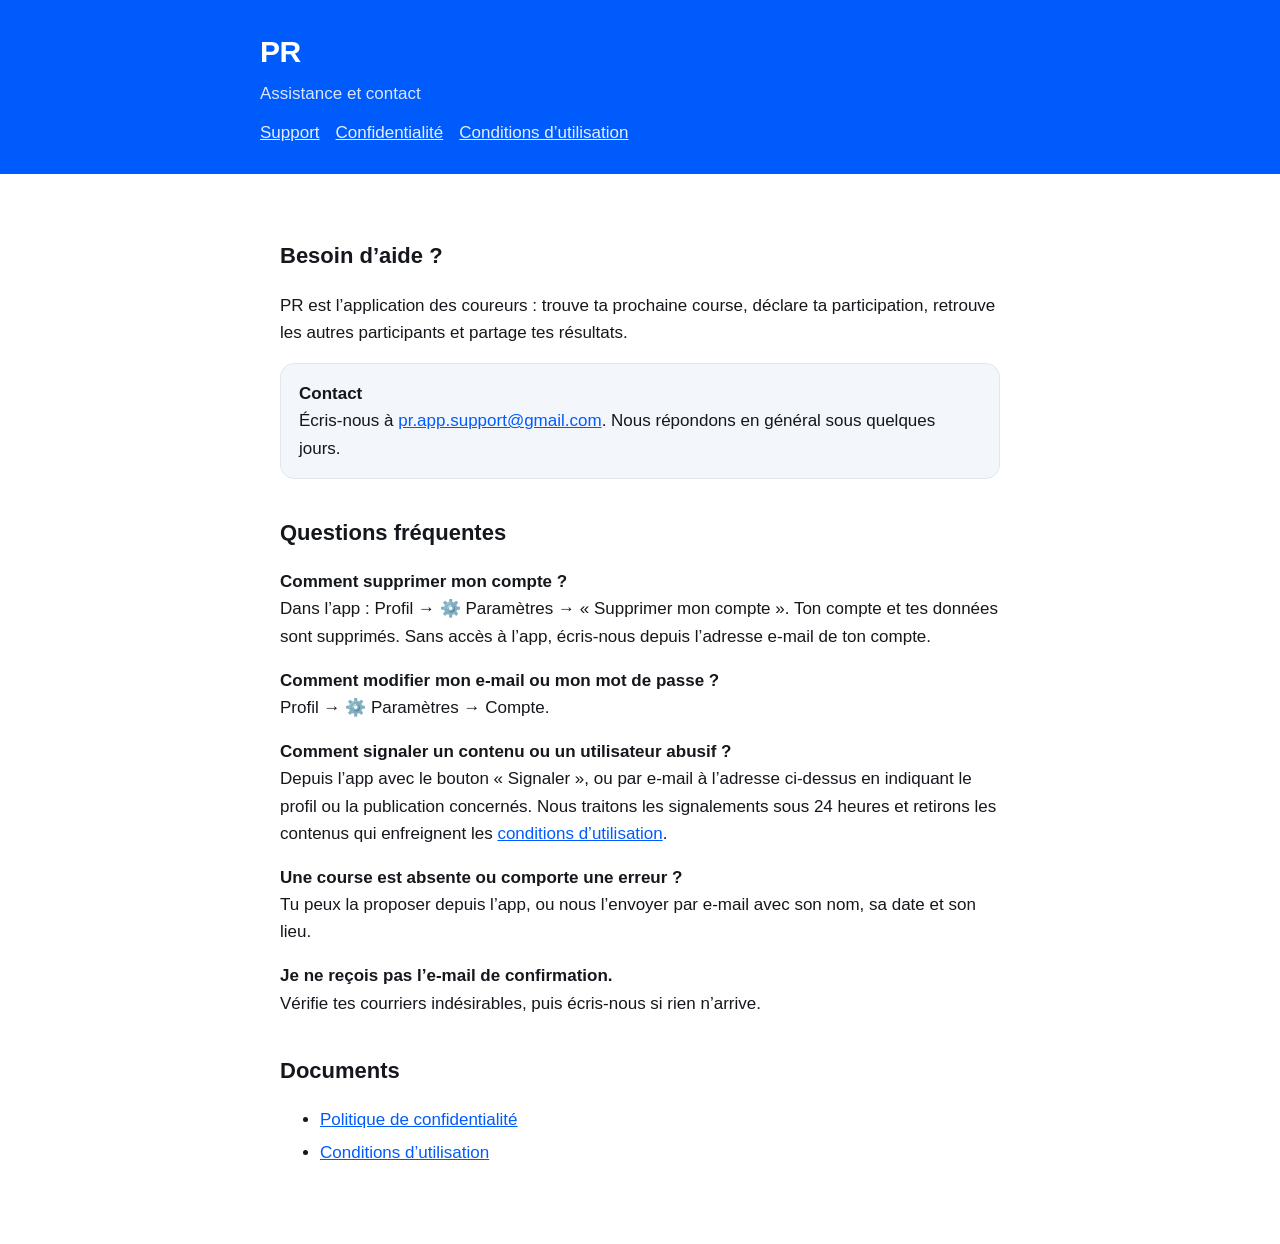
==== index.html @ 50560151 "Pages de support, confidentialité et conditions d'utilisation" ====
<!doctype html><html lang="fr"><head><meta charset="utf-8"><meta name="viewport" content="width=device-width,initial-scale=1"><title>Support — PR</title><link rel="stylesheet" href="style.css"></head><body><header><div><h1>PR</h1><p>Assistance et contact</p><nav><a href="index.html">Support</a><a href="confidentialite.html">Confidentialité</a><a href="conditions.html">Conditions d’utilisation</a></nav></div></header><main>
<h2>Besoin d’aide ?</h2>
<p>PR est l’application des coureurs : trouve ta prochaine course, déclare ta participation, retrouve les autres participants et partage tes résultats.</p>
<div class="card"><strong>Contact</strong><br>Écris-nous à <a href="mailto:pr.app.support@gmail.com">pr.app.support@gmail.com</a>. Nous répondons en général sous quelques jours.</div>

<h2>Questions fréquentes</h2>
<p><strong>Comment supprimer mon compte ?</strong><br>Dans l’app : Profil → ⚙️ Paramètres → « Supprimer mon compte ». Ton compte et tes données sont supprimés. Sans accès à l’app, écris-nous depuis l’adresse e-mail de ton compte.</p>
<p><strong>Comment modifier mon e-mail ou mon mot de passe ?</strong><br>Profil → ⚙️ Paramètres → Compte.</p>
<p><strong>Comment signaler un contenu ou un utilisateur abusif ?</strong><br>Depuis l’app avec le bouton « Signaler », ou par e-mail à l’adresse ci-dessus en indiquant le profil ou la publication concernés. Nous traitons les signalements sous 24 heures et retirons les contenus qui enfreignent les <a href="conditions.html">conditions d’utilisation</a>.</p>
<p><strong>Une course est absente ou comporte une erreur ?</strong><br>Tu peux la proposer depuis l’app, ou nous l’envoyer par e-mail avec son nom, sa date et son lieu.</p>
<p><strong>Je ne reçois pas l’e-mail de confirmation.</strong><br>Vérifie tes courriers indésirables, puis écris-nous si rien n’arrive.</p>

<h2>Documents</h2>
<ul><li><a href="confidentialite.html">Politique de confidentialité</a></li><li><a href="conditions.html">Conditions d’utilisation</a></li></ul>
</main></body></html>
---- style.css ----
:root{--bg:#fff;--fg:#14171c;--muted:#5a6270;--brand:#005BFD;--card:#f3f6fb;--line:#e1e6ee}
@media (prefers-color-scheme:dark){:root{--bg:#0d0f13;--fg:#eef1f6;--muted:#9aa4b2;--brand:#5b9bff;--card:#171b22;--line:#262c36}}
*{box-sizing:border-box}
body{margin:0;background:var(--bg);color:var(--fg);font:17px/1.6 -apple-system,BlinkMacSystemFont,"Segoe UI",Roboto,sans-serif}
header{background:#005BFD;color:#fff;padding:28px 20px}
header div,main{max-width:760px;margin:0 auto}
header h1{margin:0;font-size:30px;letter-spacing:-.5px}
header p{margin:4px 0 0;opacity:.85}
main{padding:28px 20px 60px}
h2{margin-top:36px;font-size:22px}
a{color:var(--brand)}
.card{background:var(--card);border:1px solid var(--line);border-radius:14px;padding:16px 18px;margin:14px 0}
nav{display:flex;gap:16px;flex-wrap:wrap;margin-top:12px}
nav a{color:#fff;opacity:.9}
.maj{color:var(--muted);font-size:14px}
li{margin:6px 0}
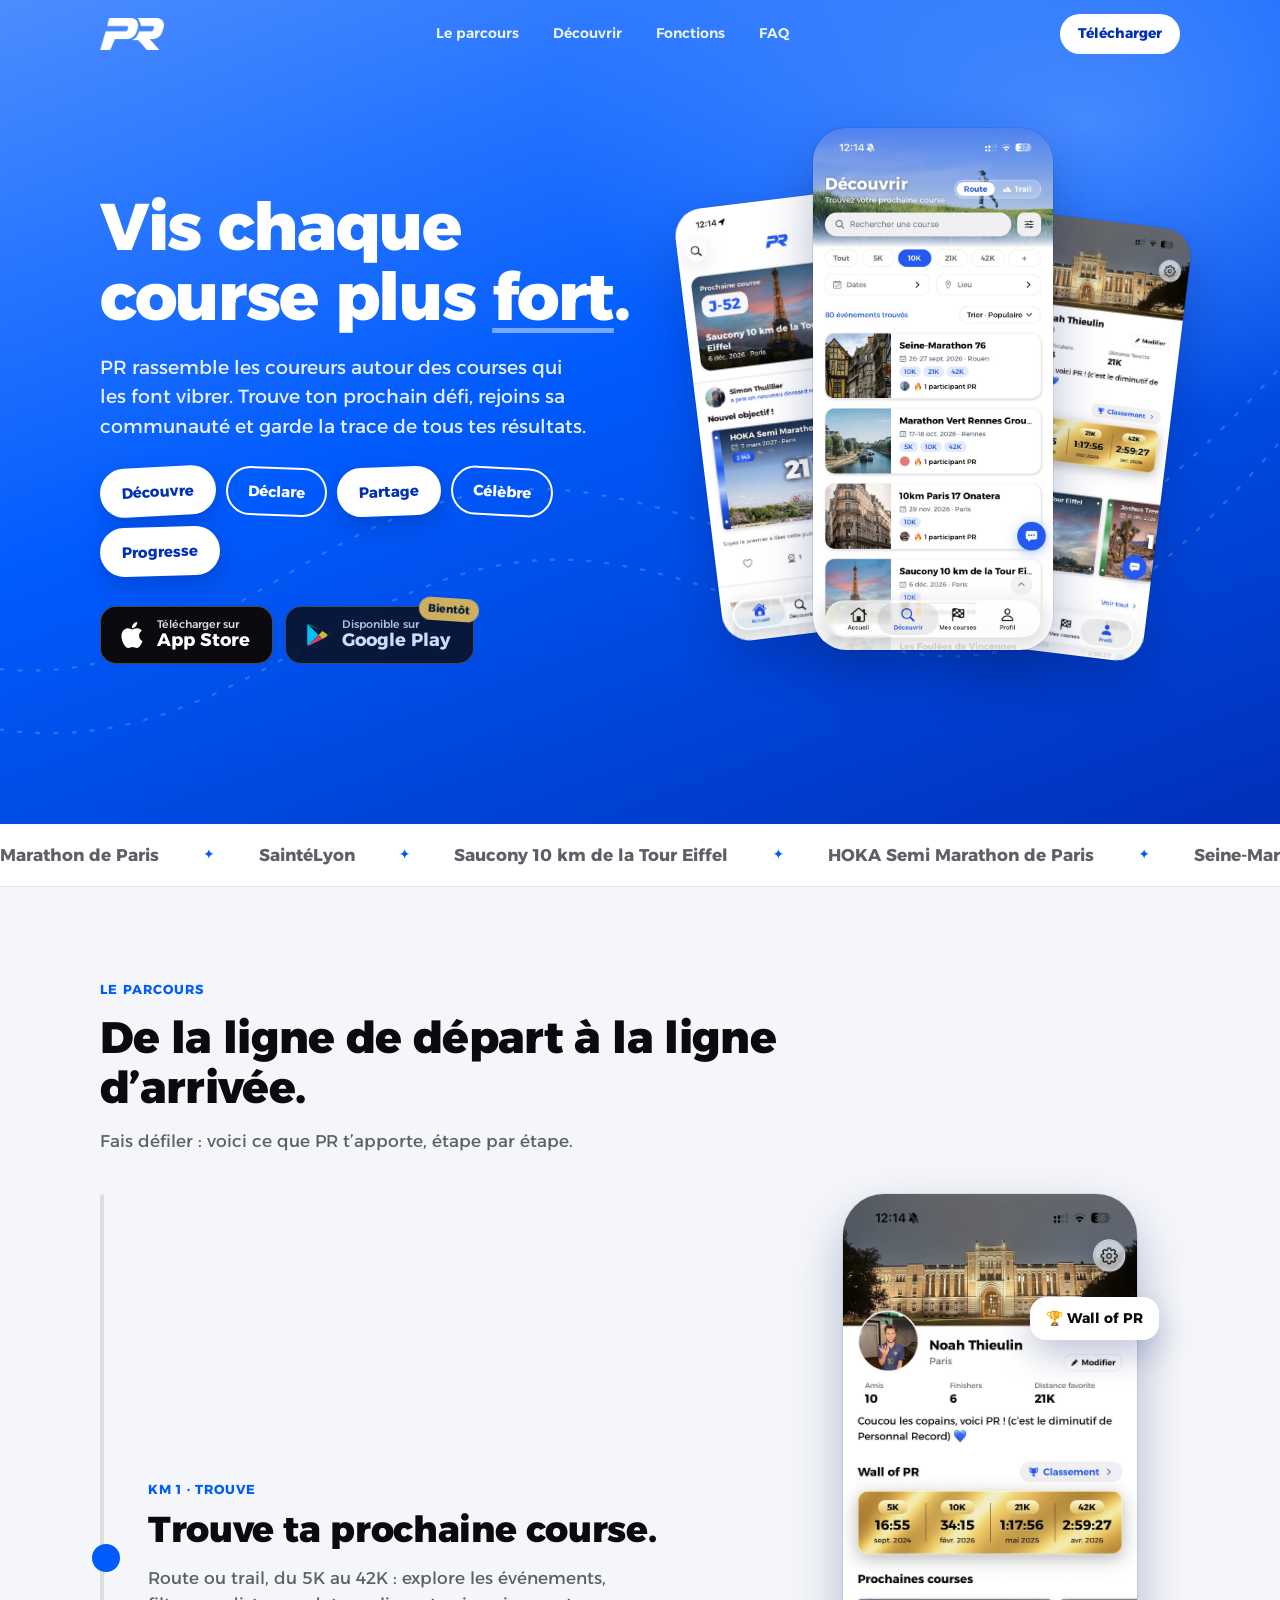
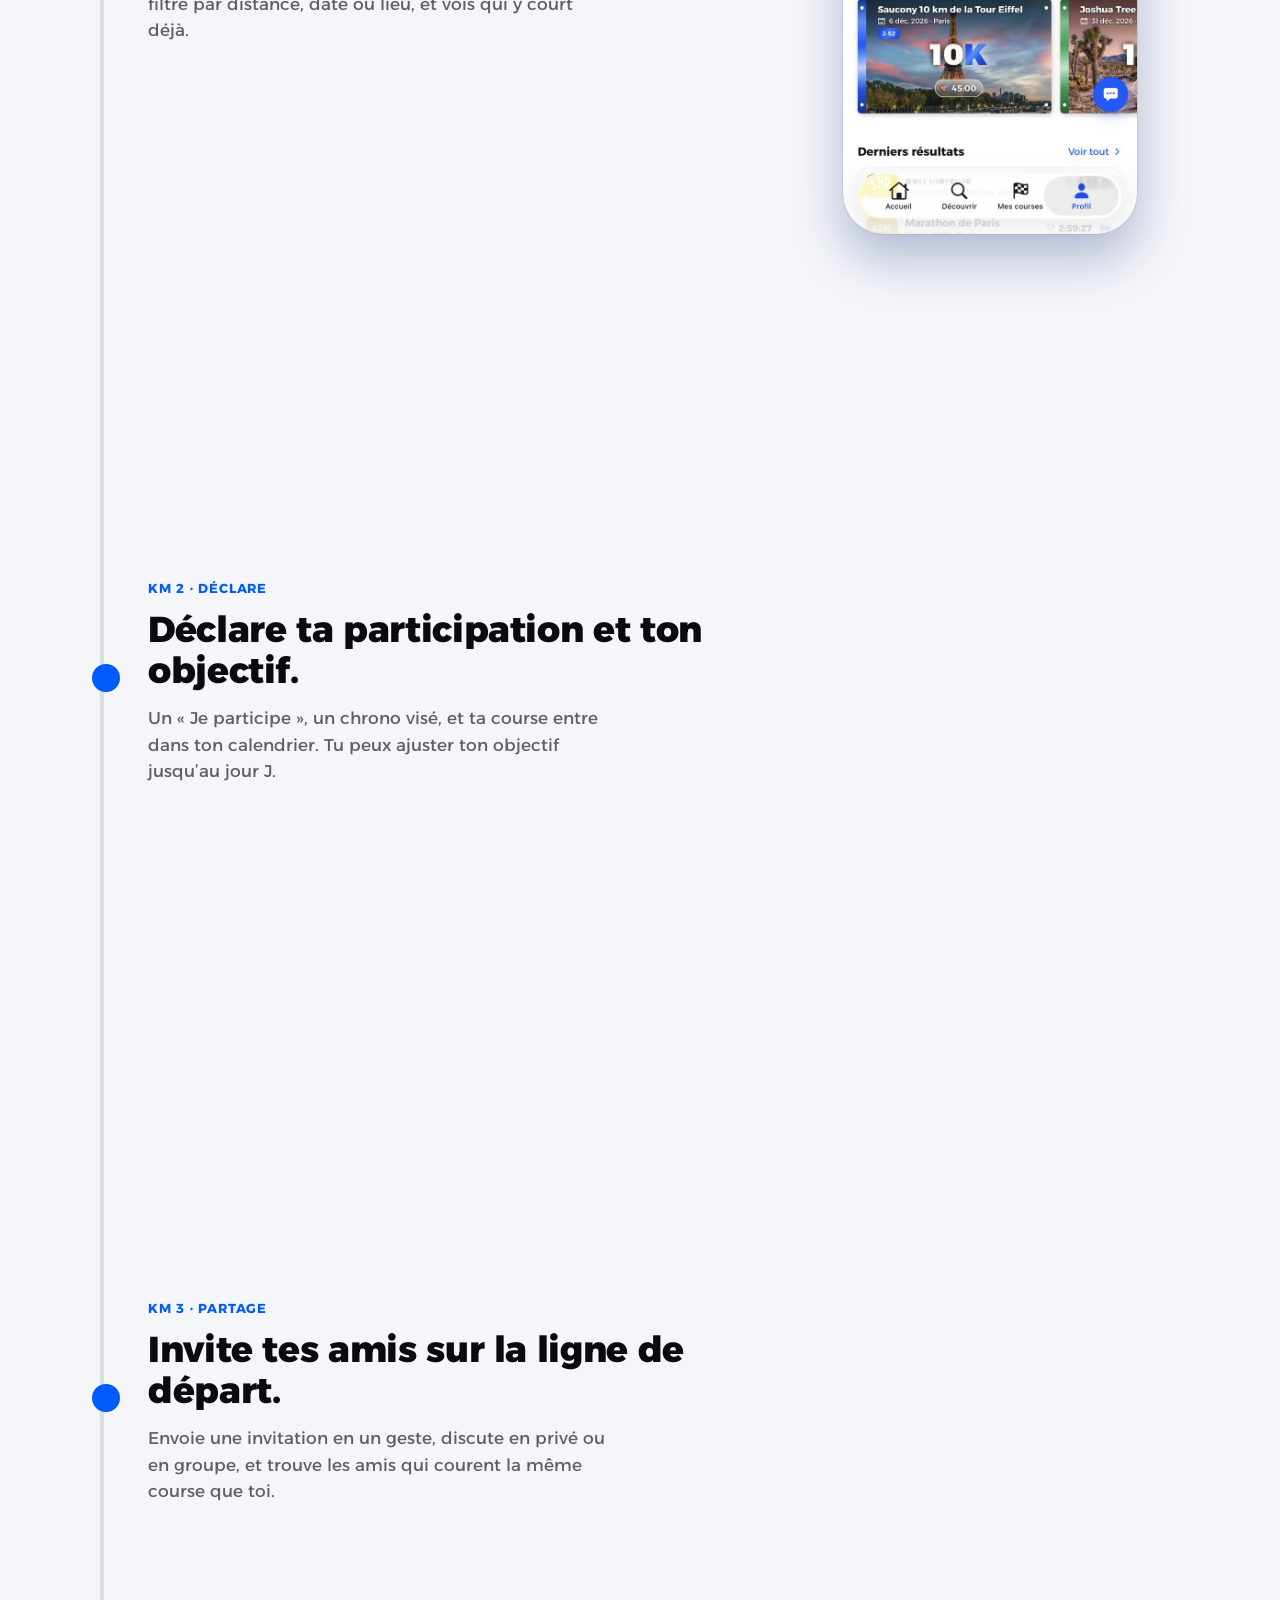
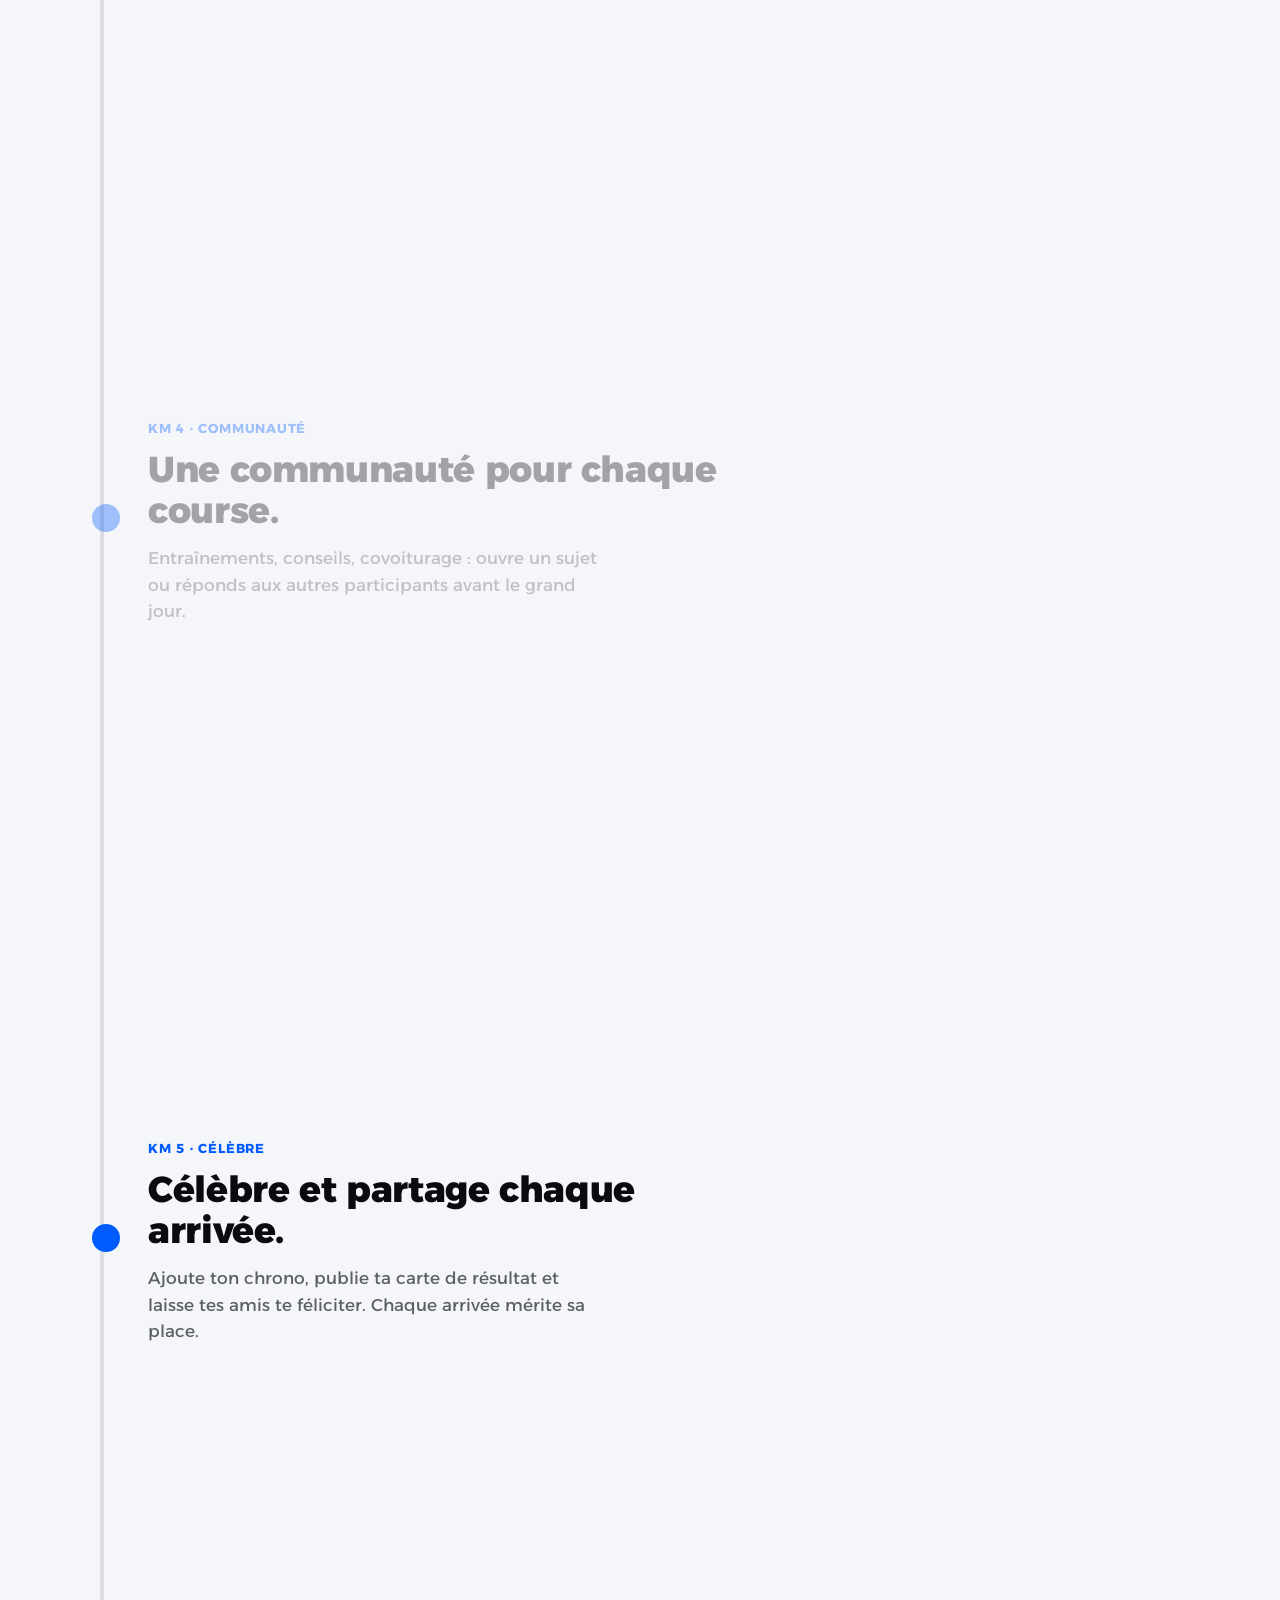
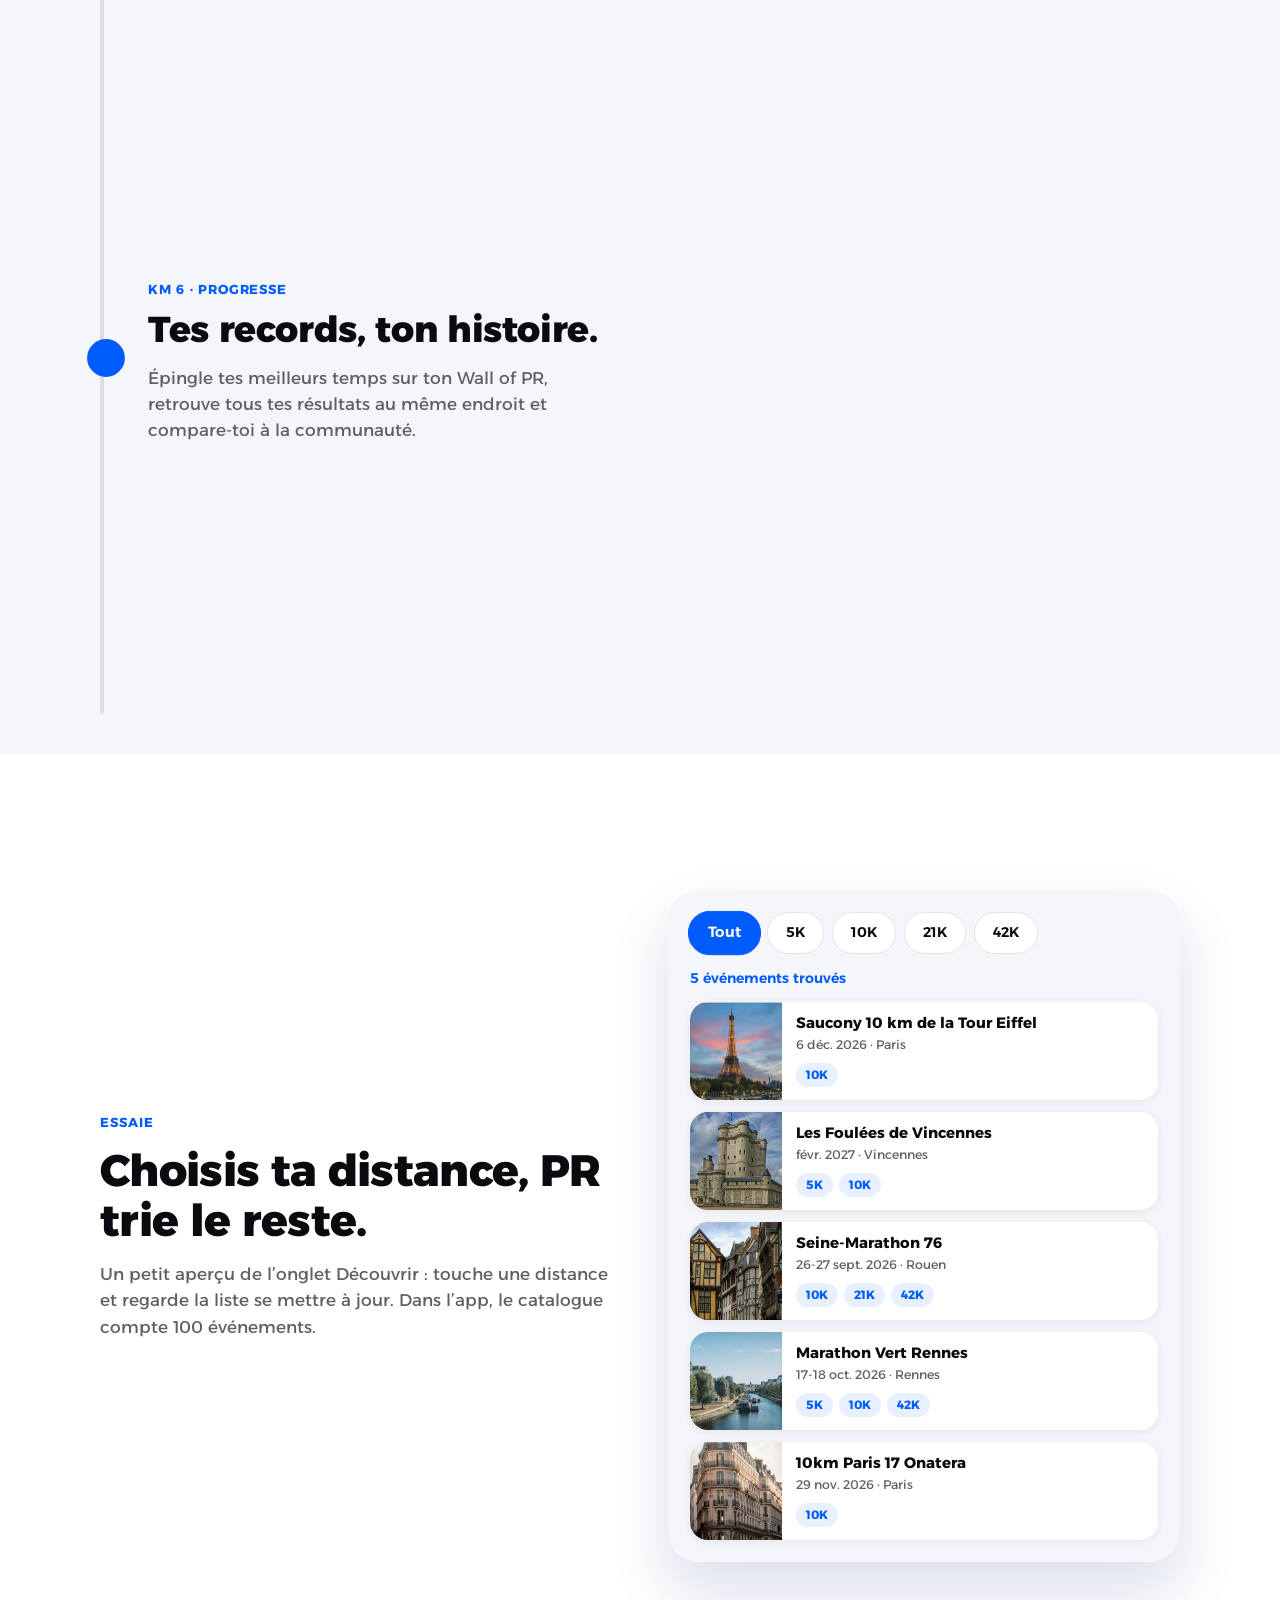
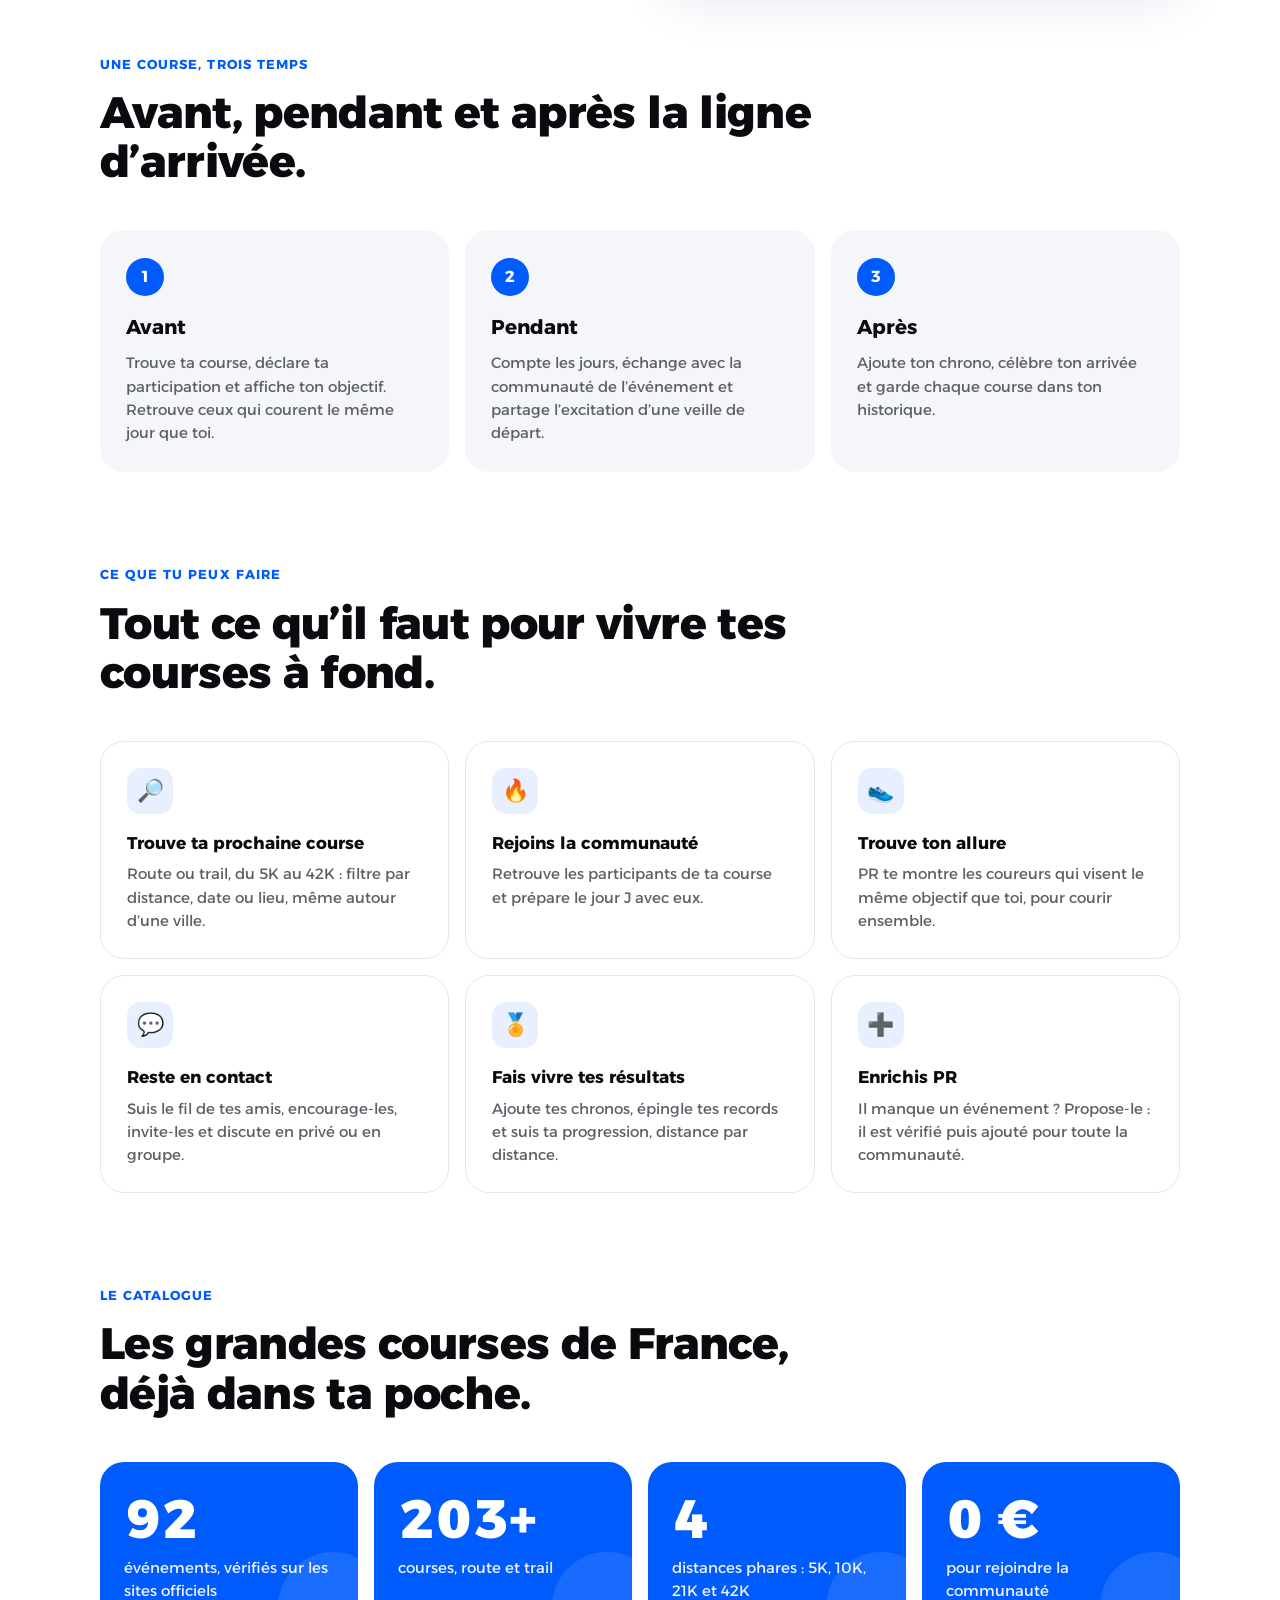
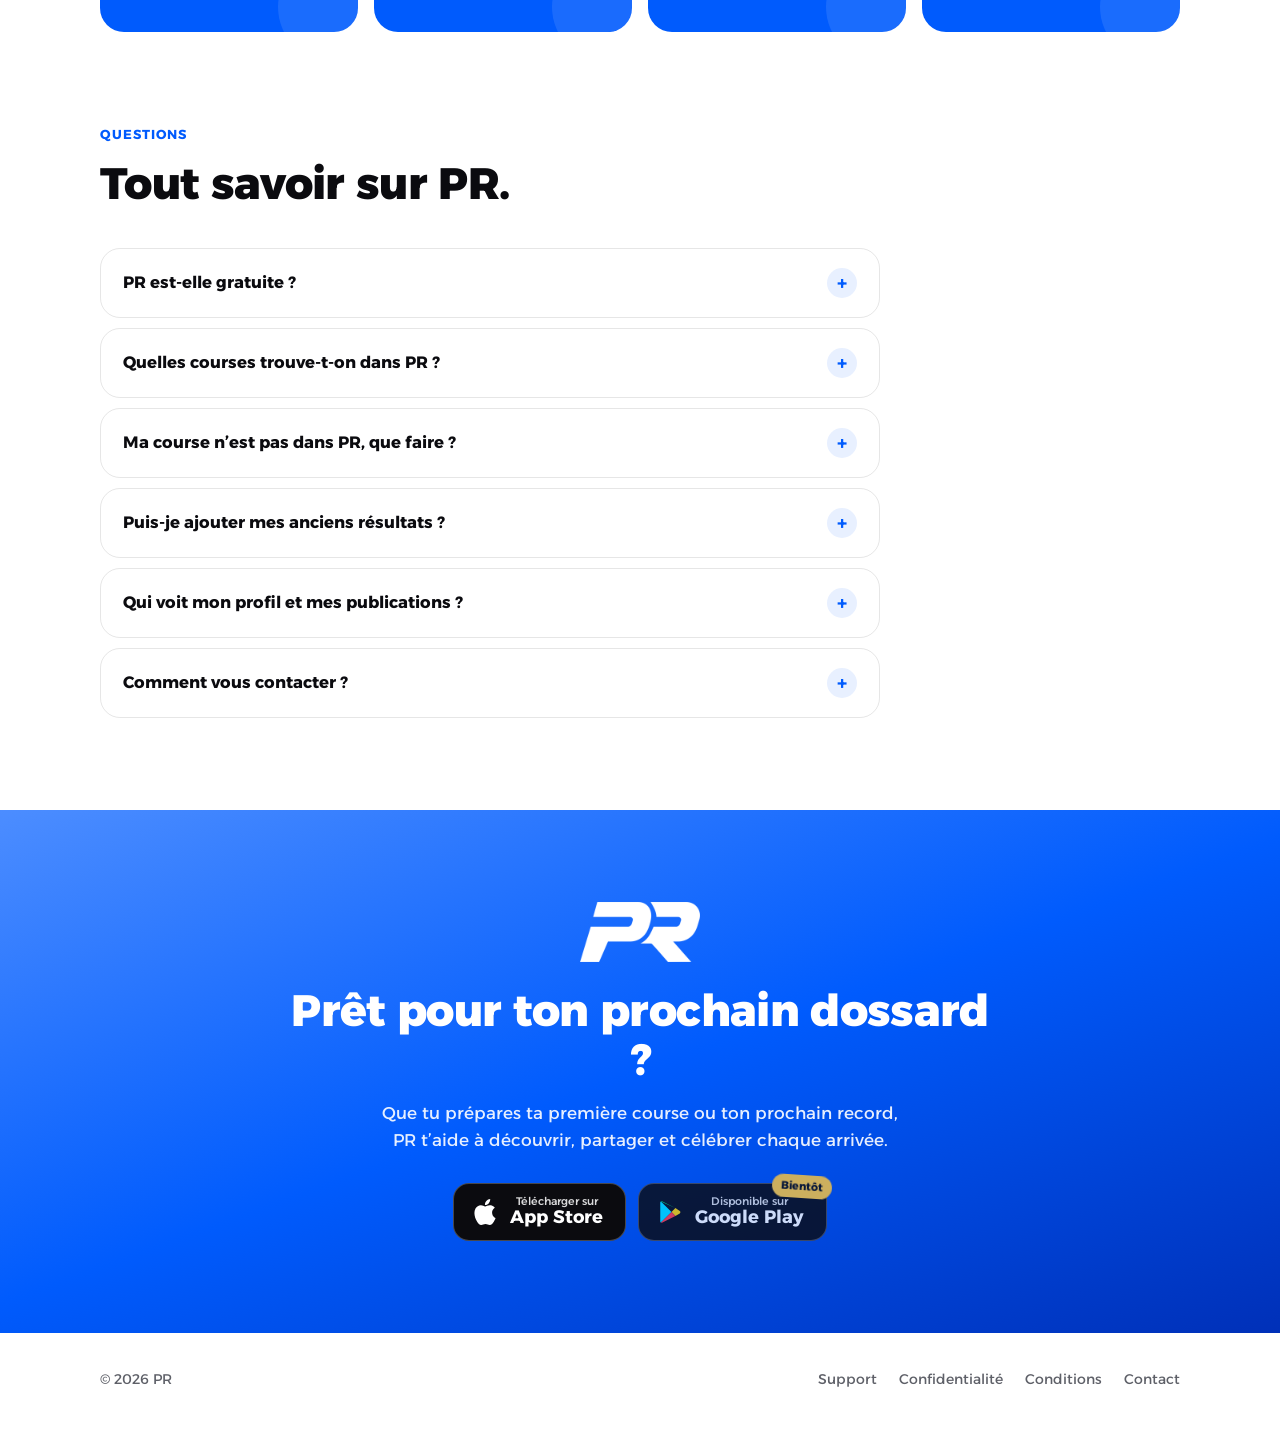
==== commit 23a1f3cd: "Site vitrine en page d'accueil de prapp.fr, support déplacé sur support.html Co-Authored-By: Claude " ====
--- a/index.html
+++ b/index.html
@@ -1,15 +1,707 @@
-<!doctype html><html lang="fr"><head><meta charset="utf-8"><meta name="viewport" content="width=device-width,initial-scale=1"><title>Support — PR</title><link rel="stylesheet" href="style.css"></head><body><header><div><h1>PR</h1><p>Assistance et contact</p><nav><a href="index.html">Support</a><a href="confidentialite.html">Confidentialité</a><a href="conditions.html">Conditions d’utilisation</a></nav></div></header><main>
-<h2>Besoin d’aide ?</h2>
-<p>PR est l’application des coureurs : trouve ta prochaine course, déclare ta participation, retrouve les autres participants et partage tes résultats.</p>
-<div class="card"><strong>Contact</strong><br>Écris-nous à <a href="mailto:pr.app.support@gmail.com">pr.app.support@gmail.com</a>. Nous répondons en général sous quelques jours.</div>
-
-<h2>Questions fréquentes</h2>
-<p><strong>Comment supprimer mon compte ?</strong><br>Dans l’app : Profil → ⚙️ Paramètres → « Supprimer mon compte ». Ton compte et tes données sont supprimés. Sans accès à l’app, écris-nous depuis l’adresse e-mail de ton compte.</p>
-<p><strong>Comment modifier mon e-mail ou mon mot de passe ?</strong><br>Profil → ⚙️ Paramètres → Compte.</p>
-<p><strong>Comment signaler un contenu ou un utilisateur abusif ?</strong><br>Depuis l’app avec le bouton « Signaler », ou par e-mail à l’adresse ci-dessus en indiquant le profil ou la publication concernés. Nous traitons les signalements sous 24 heures et retirons les contenus qui enfreignent les <a href="conditions.html">conditions d’utilisation</a>.</p>
-<p><strong>Une course est absente ou comporte une erreur ?</strong><br>Tu peux la proposer depuis l’app, ou nous l’envoyer par e-mail avec son nom, sa date et son lieu.</p>
-<p><strong>Je ne reçois pas l’e-mail de confirmation.</strong><br>Vérifie tes courriers indésirables, puis écris-nous si rien n’arrive.</p>
-
-<h2>Documents</h2>
-<ul><li><a href="confidentialite.html">Politique de confidentialité</a></li><li><a href="conditions.html">Conditions d’utilisation</a></li></ul>
-</main></body></html>
+<!doctype html>
+<html lang="fr">
+<head>
+<meta charset="utf-8">
+<meta name="viewport" content="width=device-width, initial-scale=1">
+<title>PR — Vis chaque course plus fort</title>
+<meta name="description" content="PR rassemble les coureurs autour des courses qui les font vibrer : trouve ta prochaine course, rejoins sa communauté, partage tes objectifs et garde la trace de tes résultats. Disponible sur l’App Store.">
+<meta property="og:title" content="PR — Vis chaque course plus fort">
+<meta property="og:description" content="Trouve ta prochaine course, rejoins sa communauté et partage tes résultats.">
+<meta property="og:type" content="website">
+<meta property="og:image" content="https://prapp.fr/img/ecran-decouvrir.jpg">
+<meta property="og:url" content="https://prapp.fr/">
+<link rel="canonical" href="https://prapp.fr/">
+<meta name="apple-itunes-app" content="app-id=6817038274">
+<meta name="theme-color" content="#005BFD">
+<link rel="icon" href="img/favicon.png">
+<link rel="apple-touch-icon" href="img/icon-180.png">
+<link rel="preconnect" href="https://fonts.googleapis.com">
+<link rel="preconnect" href="https://fonts.gstatic.com" crossorigin>
+<link href="https://fonts.googleapis.com/css2?family=Alexandria:wght@400;500;600;700;800&display=swap" rel="stylesheet">
+<script>document.documentElement.classList.add('js')</script>
+<style>
+:root{
+  --bleu:#005BFD;
+  --bleu-fonce:#0030B8;
+  --bleu-clair:#E8F0FF;
+  --noir:#0B0B0F;
+  --gris:#5E6068;
+  --fond:#FFFFFF;
+  --carte:#F4F6FA;
+  --trait:rgba(11,11,15,.1);
+  --marge:20px;
+  --max:1120px;
+  --rayon-ecran:14% / 6.4%;
+}
+@media (prefers-color-scheme:dark){
+  :root{
+    --noir:#F4F4F6;
+    --gris:#A9ABB3;
+    --fond:#1F1F22;
+    --carte:#2B2B2F;
+    --bleu-clair:#1B2B4D;
+    --trait:rgba(255,255,255,.12);
+  }
+}
+*{box-sizing:border-box;margin:0}
+html{scroll-behavior:smooth;scroll-padding-top:80px}
+body{
+  font-family:'Alexandria',system-ui,-apple-system,sans-serif;
+  background:var(--fond);color:var(--noir);
+  line-height:1.55;-webkit-font-smoothing:antialiased;
+}
+main{overflow-x:clip}
+img{display:block;max-width:100%}
+a{color:inherit}
+.wrap{max-width:var(--max);margin:0 auto;padding:0 var(--marge)}
+
+/* Un écran d’app, tel quel : coins arrondis et ombre, rien d’autre */
+.ecran{
+  display:block;width:100%;height:auto;aspect-ratio:640/1391;
+  border-radius:var(--rayon-ecran);
+  box-shadow:0 0 0 1px rgba(0,0,0,.07),0 24px 50px rgba(0,25,100,.28);
+  background:#fff;
+}
+
+/* Apparition au défilement */
+.js .rv{opacity:0;transform:translateY(26px);transition:opacity .7s ease,transform .7s cubic-bezier(.2,.7,.2,1);transition-delay:var(--d,0s)}
+.js .rv.vu{opacity:1;transform:none}
+
+/* ── Barre du haut ── */
+nav.haut{
+  position:fixed;top:0;left:0;right:0;z-index:50;
+  transition:background .3s,box-shadow .3s,backdrop-filter .3s;
+}
+nav.haut .in{
+  max-width:var(--max);margin:0 auto;padding:14px var(--marge);
+  display:flex;align-items:center;justify-content:space-between;gap:16px;
+}
+nav.haut img{height:32px;width:auto}
+nav.haut ul{list-style:none;display:flex;gap:6px;padding:0}
+nav.haut ul a{
+  display:block;padding:8px 14px;border-radius:999px;font-size:14px;font-weight:600;
+  color:rgba(255,255,255,.9);text-decoration:none;transition:background .2s;
+}
+nav.haut ul a:hover{background:rgba(255,255,255,.18)}
+nav.haut .telecharger{
+  font-size:14px;font-weight:700;text-decoration:none;color:var(--bleu-fonce);
+  background:#fff;padding:9px 18px;border-radius:999px;
+  transition:transform .2s;
+}
+nav.haut .telecharger:hover{transform:scale(1.05)}
+nav.haut.fond{
+  background:rgba(0,48,184,.82);
+  backdrop-filter:blur(14px);-webkit-backdrop-filter:blur(14px);
+  box-shadow:0 6px 24px rgba(0,20,90,.2);
+}
+
+/* ── Héros ── */
+.hero{
+  position:relative;overflow:hidden;color:#fff;
+  background:
+    radial-gradient(900px 500px at 85% 15%,rgba(120,170,255,.55),transparent 60%),
+    linear-gradient(160deg,#4C8DFF 0%,#005BFD 45%,#0030B8 100%);
+  padding:128px 0 96px;
+}
+.hero .piste{position:absolute;inset:0;width:100%;height:100%;pointer-events:none;opacity:.5}
+.hero .piste path{fill:none;stroke:rgba(255,255,255,.35);stroke-width:2;stroke-dasharray:3 14;stroke-linecap:round;animation:defile 40s linear infinite}
+@keyframes defile{to{stroke-dashoffset:-1000}}
+.hero .wrap{position:relative;display:grid;grid-template-columns:1.05fr .95fr;gap:40px;align-items:center}
+.hero h1{font-size:clamp(38px,6vw,66px);line-height:1.05;font-weight:800;letter-spacing:-.02em}
+.mot{
+  display:inline-block;color:#fff;position:relative;
+  transition:opacity .35s ease,transform .35s ease;
+  text-decoration:underline;text-decoration-color:rgba(255,255,255,.45);text-decoration-thickness:5px;text-underline-offset:8px;
+}
+.mot.sort{opacity:0;transform:translateY(-14px)}
+.mot.entre{opacity:0;transform:translateY(14px);transition:none}
+.hero p.sous{margin-top:22px;font-size:clamp(16px,2vw,19px);max-width:490px;color:rgba(255,255,255,.9)}
+
+.puces{margin-top:26px;display:flex;flex-wrap:wrap;gap:10px;max-width:520px}
+.puce{
+  font:inherit;font-weight:700;font-size:15px;cursor:pointer;
+  padding:11px 20px;border-radius:999px;border:2px solid #fff;
+  background:#fff;color:var(--bleu-fonce);
+  box-shadow:0 8px 20px rgba(0,20,90,.22);
+  transition:transform .25s cubic-bezier(.3,1.6,.5,1),background .2s,color .2s;
+}
+.puce:nth-child(even){background:transparent;color:#fff;box-shadow:none}
+.puce:nth-child(1){--r:-3deg}.puce:nth-child(2){--r:2deg}.puce:nth-child(3){--r:-2deg}
+.puce:nth-child(4){--r:3deg}.puce:nth-child(5){--r:-1.5deg}
+.puce{transform:rotate(var(--r,0deg))}
+.puce:hover{transform:rotate(0deg) scale(1.1) translateY(-2px)}
+@media (prefers-reduced-motion:no-preference){
+  .puce{animation:saute 5s ease-in-out infinite}
+  .puce:nth-child(2){animation-delay:-1s}.puce:nth-child(3){animation-delay:-2s}
+  .puce:nth-child(4){animation-delay:-3s}.puce:nth-child(5){animation-delay:-4s}
+  @keyframes saute{50%{translate:0 -6px}}
+}
+
+.boutons-store{margin-top:30px;display:flex;flex-wrap:wrap;gap:12px}
+.store{
+  position:relative;display:inline-flex;align-items:center;gap:12px;
+  background:#0B0B0F;color:#fff;text-decoration:none;
+  padding:11px 22px 11px 18px;border-radius:16px;
+  border:1px solid rgba(255,255,255,.25);
+  transition:transform .2s,box-shadow .2s;
+}
+.store:hover{transform:translateY(-3px);box-shadow:0 14px 30px rgba(0,15,80,.4)}
+.store svg{width:26px;height:26px;flex:none}
+.store small{display:block;font-size:11px;font-weight:500;opacity:.85;line-height:1.1}
+.store b{display:block;font-size:18px;font-weight:700;line-height:1.2}
+.store.bientot{opacity:.8;cursor:default}
+.store.bientot:hover{transform:none;box-shadow:none}
+.store .tag{
+  position:absolute;top:-9px;right:-6px;background:#FFC83D;color:#0B0B0F;
+  font-size:11px;font-weight:700;padding:3px 9px;border-radius:999px;
+  transform:rotate(4deg);
+}
+
+.telephones{position:relative;height:600px;width:100%;max-width:470px;justify-self:center}
+.tel{position:absolute;will-change:transform}
+.tel img{
+  animation:none;
+}
+@media (prefers-reduced-motion:no-preference){
+  .tel img{animation:flotte 7s ease-in-out infinite}
+  .tel.t3 img{animation-duration:8.5s;animation-direction:reverse}
+  .tel.t1 img{animation-duration:9s}
+  @keyframes flotte{50%{translate:0 -12px}}
+}
+.tel.t1{width:200px;left:0;top:70px;transform:translateY(calc(var(--py,0)*-.06px)) rotate(-7deg)}
+.tel.t2{width:240px;left:50%;margin-left:-120px;top:0;z-index:2;transform:translateY(calc(var(--py,0)*-.14px))}
+.tel.t3{width:200px;right:0;top:90px;transform:translateY(calc(var(--py,0)*-.1px)) rotate(7deg)}
+
+/* ── Bandeau défilant ── */
+.defile{overflow:hidden;background:var(--fond);border-bottom:1px solid var(--trait);padding:18px 0}
+.defile .piste-noms{display:flex;gap:44px;width:max-content;animation:marquee 46s linear infinite}
+.defile:hover .piste-noms{animation-play-state:paused}
+.defile span{white-space:nowrap;font-weight:700;font-size:17px;color:var(--gris);display:flex;align-items:center;gap:44px}
+.defile span::after{content:"✦";color:var(--bleu);font-size:14px}
+@keyframes marquee{to{transform:translateX(-50%)}}
+
+/* ── Sections ── */
+section{padding:92px 0}
+.sur-titre{font-size:13px;font-weight:700;letter-spacing:.08em;text-transform:uppercase;color:var(--bleu);margin-bottom:14px}
+@media (prefers-color-scheme:dark){.sur-titre{color:#4C8DFF}}
+h2{font-size:clamp(28px,4vw,44px);line-height:1.12;font-weight:800;letter-spacing:-.015em;max-width:720px}
+.intro{margin-top:16px;color:var(--gris);font-size:17px;max-width:620px}
+
+/* ── Le parcours : écran collé + étapes ── */
+.parcours{background:var(--carte);padding-bottom:40px}
+.histoire{position:relative;margin-top:40px;display:grid;grid-template-columns:1fr minmax(280px,380px);gap:60px}
+.rail{position:absolute;left:0;top:0;bottom:0;width:4px;border-radius:4px;background:var(--trait)}
+.rail i{position:absolute;left:0;top:0;width:100%;height:calc(var(--p,0)*100%);background:var(--bleu);border-radius:4px}
+.etapes{position:relative;padding-left:48px}
+.etape{
+  position:relative;min-height:80vh;display:flex;flex-direction:column;justify-content:center;
+  opacity:.35;transition:opacity .5s;
+}
+.etape.on{opacity:1}
+.etape::before{
+  content:"";position:absolute;left:-48px;top:50%;width:20px;height:20px;margin:-10px 0 0 -8px;
+  border-radius:50%;background:var(--fond);border:4px solid var(--trait);
+  transition:background .4s,border-color .4s,transform .4s;
+}
+.etape.on::before,.etape.fait::before{background:var(--bleu);border-color:var(--bleu)}
+.etape.on::before{transform:scale(1.35)}
+.etape .km{font-size:13px;font-weight:700;color:var(--bleu);letter-spacing:.06em;margin-bottom:10px}
+@media (prefers-color-scheme:dark){.etape .km{color:#4C8DFF}}
+.etape h3{font-size:clamp(26px,3.4vw,36px);line-height:1.15;font-weight:800;letter-spacing:-.01em}
+.etape p{margin-top:14px;color:var(--gris);font-size:17px;max-width:460px}
+.etape .step-img{display:none}
+.colle{position:relative}
+.colle .cadre{position:sticky;top:calc(50vh - min(40vh,320px));height:min(80vh,640px);aspect-ratio:640/1391;margin:0 auto}
+.colle .cadre .ecran{position:absolute;inset:0;height:100%;opacity:0;transform:scale(.96);transition:opacity .5s,transform .6s cubic-bezier(.2,.7,.2,1)}
+.colle .cadre .ecran.on{opacity:1;transform:none}
+.bulle-live{
+  position:absolute;right:-22px;top:16%;z-index:3;
+  background:var(--fond);color:var(--noir);font-weight:700;font-size:14px;
+  padding:11px 16px;border-radius:16px;box-shadow:0 14px 34px rgba(0,25,100,.25);
+  transition:opacity .25s,transform .35s cubic-bezier(.3,1.6,.5,1);
+  white-space:nowrap;
+}
+.bulle-live.change{opacity:0;transform:translateY(10px) scale(.9)}
+
+/* ── Trois temps ── */
+.trois{margin-top:44px;display:grid;grid-template-columns:repeat(3,1fr);gap:16px}
+.trois .carte{background:var(--carte);border-radius:24px;padding:28px 26px;transition:transform .35s cubic-bezier(.3,1.4,.5,1),box-shadow .35s}
+.trois .carte:hover{transform:translateY(-8px) rotate(-.6deg);box-shadow:0 22px 40px rgba(0,30,120,.14)}
+.trois .num{display:inline-grid;place-items:center;width:38px;height:38px;border-radius:50%;background:var(--bleu);color:#fff;font-weight:700;margin-bottom:16px}
+.trois h3{font-size:20px;font-weight:700;margin-bottom:8px}
+.trois p{color:var(--gris);font-size:15px}
+
+/* ── Démo Découvrir ── */
+.demo-grille{margin-top:44px;display:grid;grid-template-columns:1fr 1fr;gap:56px;align-items:center}
+.appli{background:var(--carte);border-radius:30px;padding:22px;box-shadow:0 30px 60px rgba(0,30,120,.14)}
+.pills{display:flex;flex-wrap:wrap;gap:8px;margin-bottom:14px}
+.pills button{
+  font:inherit;font-weight:600;font-size:14px;cursor:pointer;
+  padding:9px 18px;border-radius:999px;border:1.5px solid var(--trait);
+  background:var(--fond);color:var(--noir);transition:all .25s cubic-bezier(.3,1.5,.5,1);
+}
+.pills button:hover{transform:translateY(-2px)}
+.pills button.on{background:var(--bleu);border-color:var(--bleu);color:#fff;transform:scale(1.06)}
+.compte{font-size:14px;font-weight:600;color:var(--bleu);margin:2px 0 12px}
+@media (prefers-color-scheme:dark){.compte{color:#4C8DFF}}
+.liste{display:grid;gap:12px}
+.course{
+  display:grid;grid-template-columns:92px 1fr;gap:14px;align-items:center;
+  background:var(--fond);border-radius:18px;overflow:hidden;
+  box-shadow:0 2px 10px rgba(0,0,0,.07);
+  max-height:130px;transition:opacity .35s,transform .45s cubic-bezier(.2,.7,.2,1),max-height .45s,margin .45s;
+}
+.course.cache{opacity:0;transform:scale(.92) translateY(10px);max-height:0;margin-bottom:-12px;pointer-events:none}
+.course img{width:92px;height:100%;min-height:98px;object-fit:cover}
+.course .txt{padding:12px 14px 12px 0}
+.course h4{font-size:15px;font-weight:700;line-height:1.25}
+.course .qd{font-size:12.5px;color:var(--gris);margin-top:2px}
+.course .dist{margin-top:8px;display:flex;gap:6px;flex-wrap:wrap}
+.course .dist b{font-size:12px;font-weight:700;color:var(--bleu);background:var(--bleu-clair);padding:3px 10px;border-radius:999px;transition:background .3s,color .3s}
+@media (prefers-color-scheme:dark){.course .dist b{color:#7DAAFF}}
+.course .dist b.sel{background:var(--bleu);color:#fff}
+.petit{margin-top:14px;font-size:13px;color:var(--gris);text-align:center}
+
+/* ── Fonctionnalités ── */
+.fonctions{margin-top:44px;display:grid;grid-template-columns:repeat(3,1fr);gap:16px}
+.fonction{border:1.5px solid var(--trait);border-radius:24px;padding:26px;transition:transform .35s cubic-bezier(.3,1.4,.5,1),border-color .3s,box-shadow .35s}
+.fonction:hover{transform:translateY(-6px);border-color:var(--bleu);box-shadow:0 18px 36px rgba(0,60,200,.14)}
+.fonction .icone{width:46px;height:46px;border-radius:14px;background:var(--bleu-clair);display:grid;place-items:center;font-size:22px;margin-bottom:16px;transition:transform .4s cubic-bezier(.3,1.8,.5,1)}
+.fonction:hover .icone{transform:rotate(-10deg) scale(1.15)}
+.fonction h3{font-size:17px;font-weight:700;margin-bottom:6px}
+.fonction p{color:var(--gris);font-size:15px}
+
+/* ── Chiffres ── */
+.chiffres{display:grid;grid-template-columns:repeat(4,1fr);gap:16px;margin-top:44px}
+.chiffre{background:var(--bleu);color:#fff;border-radius:24px;padding:30px 24px;position:relative;overflow:hidden}
+.chiffre::after{content:"";position:absolute;right:-30px;bottom:-30px;width:110px;height:110px;border-radius:50%;background:rgba(255,255,255,.1)}
+.chiffre b{display:block;font-size:clamp(36px,4.6vw,54px);font-weight:800;line-height:1;letter-spacing:-.02em;font-variant-numeric:tabular-nums}
+.chiffre span{display:block;margin-top:10px;font-size:15px;opacity:.92}
+
+/* ── FAQ ── */
+.faq{margin-top:40px;max-width:780px;display:grid;gap:10px}
+.faq details{border:1.5px solid var(--trait);border-radius:20px;padding:0 22px;transition:border-color .25s,background .25s}
+.faq details[open]{border-color:var(--bleu);background:var(--carte)}
+.faq summary{
+  list-style:none;cursor:pointer;padding:19px 0;font-weight:700;font-size:16.5px;
+  display:flex;justify-content:space-between;gap:16px;align-items:center;
+}
+.faq summary::-webkit-details-marker{display:none}
+.faq summary::after{
+  content:"+";flex:none;width:30px;height:30px;border-radius:50%;background:var(--bleu-clair);color:var(--bleu);
+  display:grid;place-items:center;font-size:20px;font-weight:700;transition:transform .3s,background .3s,color .3s;
+}
+.faq details[open] summary::after{transform:rotate(45deg);background:var(--bleu);color:#fff}
+.faq .rep{padding:0 0 20px;color:var(--gris);font-size:15.5px;animation:ouvre .35s ease}
+@keyframes ouvre{from{opacity:0;transform:translateY(-6px)}}
+.faq .rep a{color:var(--bleu);font-weight:600}
+
+/* ── Appel final ── */
+.final{text-align:center;color:#fff;position:relative;overflow:hidden;background:linear-gradient(160deg,#4C8DFF 0%,#005BFD 50%,#0030B8 100%)}
+.final h2{margin:0 auto}
+.final p{margin:16px auto 0;max-width:520px;color:rgba(255,255,255,.9);font-size:17px}
+.final .boutons-store{justify-content:center}
+.final img.logo{height:60px;margin:0 auto 24px;width:auto}
+
+footer{padding:36px 0 48px;color:var(--gris);font-size:14px}
+footer .wrap{display:flex;flex-wrap:wrap;gap:12px 28px;justify-content:space-between;align-items:center}
+footer nav{display:flex;flex-wrap:wrap;gap:8px 22px}
+footer a{text-decoration:none}
+footer a:hover{text-decoration:underline}
+
+/* ── Tablette / mobile ── */
+@media (max-width:960px){
+  nav.haut ul{display:none}
+  .hero{padding:104px 0 64px}
+  .hero .wrap{grid-template-columns:1fr;gap:34px}
+  .telephones{height:470px;max-width:360px}
+  .tel.t1,.tel.t3{width:150px}
+  .tel.t2{width:180px;margin-left:-90px}
+  .hero .piste{display:none}
+  section{padding:64px 0}
+  .histoire{grid-template-columns:1fr;gap:0}
+  .colle{display:none}
+  .etape{min-height:0;padding:34px 0 40px;opacity:1}
+  .etape .step-img{display:block;width:min(240px,60%);margin-top:24px}
+  .etape.on::before,.etape::before{top:38px}
+  .demo-grille{grid-template-columns:1fr;gap:34px}
+  .trois,.fonctions{grid-template-columns:1fr}
+  .chiffres{grid-template-columns:1fr 1fr}
+}
+@media (prefers-reduced-motion:reduce){
+  html{scroll-behavior:auto}
+  .defile .piste-noms,.hero .piste path{animation:none}
+}
+</style>
+</head>
+<body>
+
+<nav class="haut" id="haut">
+  <div class="in">
+    <a href="#top" aria-label="PR"><img src="img/logo-pr-blanc.png" alt="PR"></a>
+    <ul>
+      <li><a href="#parcours">Le parcours</a></li>
+      <li><a href="#decouvrir">Découvrir</a></li>
+      <li><a href="#fonctions">Fonctions</a></li>
+      <li><a href="#faq">FAQ</a></li>
+    </ul>
+    <a class="telecharger" href="https://apps.apple.com/app/pr/id6817038274" target="_blank" rel="noopener">Télécharger</a>
+  </div>
+</nav>
+
+<main id="top">
+  <!-- ═════ HÉROS ═════ -->
+  <div class="hero">
+    <svg class="piste" viewBox="0 0 1200 700" preserveAspectRatio="none" aria-hidden="true">
+      <path d="M-50 560 C 200 620, 300 380, 560 420 S 900 640, 1250 260"/>
+      <path d="M-50 610 C 220 680, 330 440, 580 480 S 920 700, 1250 320"/>
+    </svg>
+    <div class="wrap">
+      <div>
+        <h1>Vis chaque course plus <span class="mot" id="mot">fort</span>.</h1>
+        <p class="sous">PR rassemble les coureurs autour des courses qui les font vibrer. Trouve ton prochain défi, rejoins sa communauté et garde la trace de tous tes résultats.</p>
+        <div class="puces" aria-label="Aller à une étape">
+          <button class="puce" data-etape="0">Découvre</button>
+          <button class="puce" data-etape="1">Déclare</button>
+          <button class="puce" data-etape="2">Partage</button>
+          <button class="puce" data-etape="4">Célèbre</button>
+          <button class="puce" data-etape="5">Progresse</button>
+        </div>
+        <div class="boutons-store">
+          <a class="store" href="https://apps.apple.com/app/pr/id6817038274" target="_blank" rel="noopener">
+            <svg viewBox="0 0 24 24" fill="currentColor" aria-hidden="true"><path d="M12.152 6.896c-.948 0-2.415-1.078-3.96-1.04-2.04.027-3.91 1.183-4.961 3.014-2.117 3.675-.546 9.103 1.519 12.09 1.013 1.454 2.208 3.09 3.792 3.039 1.52-.065 2.09-.987 3.935-.987 1.831 0 2.35.987 3.96.948 1.637-.026 2.676-1.48 3.676-2.948 1.156-1.688 1.636-3.325 1.662-3.415-.039-.013-3.182-1.221-3.22-4.857-.026-3.04 2.48-4.494 2.597-4.559-1.429-2.09-3.623-2.324-4.39-2.376-2-.156-3.675 1.09-4.61 1.09zM15.53 3.83c.843-1.012 1.4-2.427 1.245-3.83-1.207.052-2.662.805-3.532 1.818-.78.896-1.454 2.338-1.273 3.714 1.338.104 2.715-.688 3.559-1.701"/></svg>
+            <span><small>Télécharger sur</small><b>App Store</b></span>
+          </a>
+          <span class="store bientot" aria-disabled="true">
+            <svg viewBox="0 0 24 24" aria-hidden="true"><path fill="#00E0FF" d="M3.6 2.2 13.4 12 3.6 21.8c-.4-.2-.6-.6-.6-1.100V3.300c0-.5.2-.9.6-1.100z"/><path fill="#FFD400" d="m17 8.400-3.600 3.600L17 15.600l4-2.300c.8-.5.8-1.700 0-2.200z"/><path fill="#FF3A44" d="M13.400 12 3.600 21.800c.4.200.9.200 1.400-.1L17 15.600z"/><path fill="#00F076" d="M17 8.400 5 2.300c-.5-.3-1-.3-1.400-.1z"/></svg>
+            <span><small>Disponible sur</small><b>Google Play</b></span>
+            <em class="tag" style="font-style:normal">Bientôt</em>
+          </span>
+        </div>
+      </div>
+      <div class="telephones" id="telephones" aria-hidden="true">
+        <div class="tel t1"><img class="ecran" src="img/ecran-accueil.jpg" alt=""></div>
+        <div class="tel t3"><img class="ecran" src="img/ecran-profil.jpg" alt=""></div>
+        <div class="tel t2"><img class="ecran" src="img/ecran-decouvrir.jpg" alt=""></div>
+      </div>
+    </div>
+  </div>
+
+  <!-- ═════ BANDEAU DE COURSES ═════ -->
+  <div class="defile" aria-hidden="true">
+    <div class="piste-noms" id="noms"></div>
+  </div>
+
+  <!-- ═════ LE PARCOURS (écran collé) ═════ -->
+  <section class="parcours" id="parcours">
+    <div class="wrap">
+      <p class="sur-titre rv">Le parcours</p>
+      <h2 class="rv">De la ligne de départ à la ligne d’arrivée.</h2>
+      <p class="intro rv">Fais défiler : voici ce que PR t’apporte, étape par étape.</p>
+
+      <div class="histoire" id="histoire">
+        <div class="rail" aria-hidden="true"><i id="rail"></i></div>
+        <div class="etapes">
+          <article class="etape" data-ecran="decouvrir" data-bulle="🔥 52 participants PR">
+            <p class="km">KM 1 · TROUVE</p>
+            <h3>Trouve ta prochaine course.</h3>
+            <p>Route ou trail, du 5K au 42K : explore les événements, filtre par distance, date ou lieu, et vois qui y court déjà.</p>
+            <img class="ecran step-img" src="img/ecran-decouvrir.jpg" alt="Découvrir : la liste des courses" loading="lazy">
+          </article>
+          <article class="etape" data-ecran="declaration" data-bulle="🎯 Objectif 45:00">
+            <p class="km">KM 2 · DÉCLARE</p>
+            <h3>Déclare ta participation et ton objectif.</h3>
+            <p>Un « Je participe », un chrono visé, et ta course entre dans ton calendrier. Tu peux ajuster ton objectif jusqu’au jour J.</p>
+            <img class="ecran step-img" src="img/ecran-declaration.jpg" alt="Modifier ma déclaration" loading="lazy">
+          </article>
+          <article class="etape" data-ecran="invitation" data-bulle="💌 Invitation à participer">
+            <p class="km">KM 3 · PARTAGE</p>
+            <h3>Invite tes amis sur la ligne de départ.</h3>
+            <p>Envoie une invitation en un geste, discute en privé ou en groupe, et trouve les amis qui courent la même course que toi.</p>
+            <img class="ecran step-img" src="img/ecran-invitation.jpg" alt="Une invitation dans la messagerie" loading="lazy">
+          </article>
+          <article class="etape" data-ecran="communaute" data-bulle="💬 Une communauté par course">
+            <p class="km">KM 4 · COMMUNAUTÉ</p>
+            <h3>Une communauté pour chaque course.</h3>
+            <p>Entraînements, conseils, covoiturage : ouvre un sujet ou réponds aux autres participants avant le grand jour.</p>
+            <img class="ecran step-img" src="img/ecran-communaute.jpg" alt="Les sujets de la communauté" loading="lazy">
+          </article>
+          <article class="etape" data-ecran="resultat" data-bulle="🏅 47:15 · Nouveau résultat">
+            <p class="km">KM 5 · CÉLÈBRE</p>
+            <h3>Célèbre et partage chaque arrivée.</h3>
+            <p>Ajoute ton chrono, publie ta carte de résultat et laisse tes amis te féliciter. Chaque arrivée mérite sa place.</p>
+            <img class="ecran step-img" src="img/ecran-resultat.jpg" alt="Un nouveau résultat publié" loading="lazy">
+          </article>
+          <article class="etape" data-ecran="profil" data-bulle="🏆 Wall of PR">
+            <p class="km">KM 6 · PROGRESSE</p>
+            <h3>Tes records, ton histoire.</h3>
+            <p>Épingle tes meilleurs temps sur ton Wall of PR, retrouve tous tes résultats au même endroit et compare-toi à la communauté.</p>
+            <img class="ecran step-img" src="img/ecran-profil.jpg" alt="Le profil et le Wall of PR" loading="lazy">
+          </article>
+        </div>
+        <div class="colle" aria-hidden="true">
+          <div class="cadre" id="cadre">
+            <img class="ecran on" data-k="decouvrir" src="img/ecran-decouvrir.jpg" alt="">
+            <img class="ecran" data-k="declaration" src="img/ecran-declaration.jpg" alt="">
+            <img class="ecran" data-k="invitation" src="img/ecran-invitation.jpg" alt="">
+            <img class="ecran" data-k="communaute" src="img/ecran-communaute.jpg" alt="">
+            <img class="ecran" data-k="resultat" src="img/ecran-resultat.jpg" alt="">
+            <img class="ecran" data-k="profil" src="img/ecran-profil.jpg" alt="">
+            <div class="bulle-live" id="bulle">🔥 52 participants PR</div>
+          </div>
+        </div>
+      </div>
+    </div>
+  </section>
+
+  <!-- ═════ DÉMO DÉCOUVRIR ═════ -->
+  <section id="decouvrir">
+    <div class="wrap demo-grille">
+      <div>
+        <p class="sur-titre rv">Essaie</p>
+        <h2 class="rv">Choisis ta distance, PR trie le reste.</h2>
+        <p class="intro rv">Un petit aperçu de l’onglet Découvrir : touche une distance et regarde la liste se mettre à jour. Dans l’app, le catalogue compte 100 événements.</p>
+      </div>
+      <div class="appli rv" style="--d:.1s">
+        <div class="pills" id="pills" role="tablist" aria-label="Distance">
+          <button class="on" data-d="0">Tout</button>
+          <button data-d="5">5K</button>
+          <button data-d="10">10K</button>
+          <button data-d="21">21K</button>
+          <button data-d="42">42K</button>
+        </div>
+        <p class="compte" id="compte">5 événements trouvés</p>
+        <div class="liste" id="liste"></div>
+      </div>
+    </div>
+  </section>
+
+  <!-- ═════ TROIS TEMPS ═════ -->
+  <section style="padding-top:0" id="trois">
+    <div class="wrap">
+      <p class="sur-titre rv">Une course, trois temps</p>
+      <h2 class="rv">Avant, pendant et après la ligne d’arrivée.</h2>
+      <div class="trois">
+        <div class="carte rv">
+          <div class="num">1</div>
+          <h3>Avant</h3>
+          <p>Trouve ta course, déclare ta participation et affiche ton objectif. Retrouve ceux qui courent le même jour que toi.</p>
+        </div>
+        <div class="carte rv" style="--d:.1s">
+          <div class="num">2</div>
+          <h3>Pendant</h3>
+          <p>Compte les jours, échange avec la communauté de l’événement et partage l’excitation d’une veille de départ.</p>
+        </div>
+        <div class="carte rv" style="--d:.2s">
+          <div class="num">3</div>
+          <h3>Après</h3>
+          <p>Ajoute ton chrono, célèbre ton arrivée et garde chaque course dans ton historique.</p>
+        </div>
+      </div>
+    </div>
+  </section>
+
+  <!-- ═════ FONCTIONS ═════ -->
+  <section style="padding-top:0" id="fonctions">
+    <div class="wrap">
+      <p class="sur-titre rv">Ce que tu peux faire</p>
+      <h2 class="rv">Tout ce qu’il faut pour vivre tes courses à fond.</h2>
+      <div class="fonctions">
+        <div class="fonction rv"><div class="icone">🔎</div><h3>Trouve ta prochaine course</h3><p>Route ou trail, du 5K au 42K : filtre par distance, date ou lieu, même autour d’une ville.</p></div>
+        <div class="fonction rv" style="--d:.08s"><div class="icone">🔥</div><h3>Rejoins la communauté</h3><p>Retrouve les participants de ta course et prépare le jour J avec eux.</p></div>
+        <div class="fonction rv" style="--d:.16s"><div class="icone">👟</div><h3>Trouve ton allure</h3><p>PR te montre les coureurs qui visent le même objectif que toi, pour courir ensemble.</p></div>
+        <div class="fonction rv"><div class="icone">💬</div><h3>Reste en contact</h3><p>Suis le fil de tes amis, encourage-les, invite-les et discute en privé ou en groupe.</p></div>
+        <div class="fonction rv" style="--d:.08s"><div class="icone">🏅</div><h3>Fais vivre tes résultats</h3><p>Ajoute tes chronos, épingle tes records et suis ta progression, distance par distance.</p></div>
+        <div class="fonction rv" style="--d:.16s"><div class="icone">➕</div><h3>Enrichis PR</h3><p>Il manque un événement ? Propose-le : il est vérifié puis ajouté pour toute la communauté.</p></div>
+      </div>
+    </div>
+  </section>
+
+  <!-- ═════ CHIFFRES ═════ -->
+  <section style="padding-top:0">
+    <div class="wrap">
+      <p class="sur-titre rv">Le catalogue</p>
+      <h2 class="rv">Les grandes courses de France, déjà dans ta poche.</h2>
+      <div class="chiffres">
+        <div class="chiffre rv"><b data-n="100">100</b><span>événements, vérifiés sur les sites officiels</span></div>
+        <div class="chiffre rv" style="--d:.08s"><b data-n="220" data-plus="1">220+</b><span>courses, route et trail</span></div>
+        <div class="chiffre rv" style="--d:.16s"><b data-n="4" data-suffixe="">4</b><span>distances phares : 5K, 10K, 21K et 42K</span></div>
+        <div class="chiffre rv" style="--d:.24s"><b data-n="0" data-suffixe=" €">0 €</b><span>pour rejoindre la communauté</span></div>
+      </div>
+    </div>
+  </section>
+
+  <!-- ═════ FAQ ═════ -->
+  <section style="padding-top:0" id="faq">
+    <div class="wrap">
+      <p class="sur-titre rv">Questions</p>
+      <h2 class="rv">Tout savoir sur PR.</h2>
+      <div class="faq" id="faqListe">
+        <details class="rv"><summary>PR est-elle gratuite ?</summary><div class="rep">Oui, PR est gratuite. L’app est disponible sur l’App Store pour iPhone, et arrive bientôt sur Google Play pour Android.</div></details>
+        <details class="rv"><summary>Quelles courses trouve-t-on dans PR ?</summary><div class="rep">Des événements de course à pied sur route et en trail, du 5K au marathon, avec leurs dates, leurs lieux et leurs distances, vérifiés sur les sites officiels des organisateurs.</div></details>
+        <details class="rv"><summary>Ma course n’est pas dans PR, que faire ?</summary><div class="rep">Propose-la depuis l’app : elle est vérifiée puis ajoutée au catalogue pour toute la communauté. Tu peux aussi l’ajouter à tes courses en attendant.</div></details>
+        <details class="rv"><summary>Puis-je ajouter mes anciens résultats ?</summary><div class="rep">Oui. Ajoute tes chronos passés, choisis tes records pour ton Wall of PR et retrouve tout ton historique sur ton profil.</div></details>
+        <details class="rv"><summary>Qui voit mon profil et mes publications ?</summary><div class="rep">Tu partages avec tes amis et la communauté PR. Tous les détails sont dans notre <a href="confidentialite.html">politique de confidentialité</a>.</div></details>
+        <details class="rv"><summary>Comment vous contacter ?</summary><div class="rep">Écris-nous à <a href="mailto:pr.app.support@gmail.com">pr.app.support@gmail.com</a> ou passe par la <a href="support.html">page d’aide</a>.</div></details>
+      </div>
+    </div>
+  </section>
+
+  <!-- ═════ APPEL FINAL ═════ -->
+  <section class="final">
+    <div class="wrap">
+      <img class="logo rv" src="img/logo-pr-blanc.png" alt="PR">
+      <h2 class="rv">Prêt pour ton prochain dossard ?</h2>
+      <p class="rv">Que tu prépares ta première course ou ton prochain record, PR t’aide à découvrir, partager et célébrer chaque arrivée.</p>
+      <div class="boutons-store rv">
+        <a class="store" href="https://apps.apple.com/app/pr/id6817038274" target="_blank" rel="noopener">
+          <svg viewBox="0 0 24 24" fill="currentColor" aria-hidden="true"><path d="M12.152 6.896c-.948 0-2.415-1.078-3.96-1.04-2.04.027-3.91 1.183-4.961 3.014-2.117 3.675-.546 9.103 1.519 12.09 1.013 1.454 2.208 3.09 3.792 3.039 1.52-.065 2.09-.987 3.935-.987 1.831 0 2.35.987 3.96.948 1.637-.026 2.676-1.48 3.676-2.948 1.156-1.688 1.636-3.325 1.662-3.415-.039-.013-3.182-1.221-3.22-4.857-.026-3.04 2.48-4.494 2.597-4.559-1.429-2.09-3.623-2.324-4.39-2.376-2-.156-3.675 1.09-4.61 1.09zM15.53 3.83c.843-1.012 1.4-2.427 1.245-3.83-1.207.052-2.662.805-3.532 1.818-.78.896-1.454 2.338-1.273 3.714 1.338.104 2.715-.688 3.559-1.701"/></svg>
+          <span><small>Télécharger sur</small><b>App Store</b></span>
+        </a>
+        <span class="store bientot" aria-disabled="true">
+          <svg viewBox="0 0 24 24" aria-hidden="true"><path fill="#00E0FF" d="M3.6 2.2 13.4 12 3.6 21.8c-.4-.2-.6-.6-.6-1.100V3.300c0-.5.2-.9.6-1.100z"/><path fill="#FFD400" d="m17 8.400-3.600 3.600L17 15.600l4-2.300c.8-.5.8-1.700 0-2.200z"/><path fill="#FF3A44" d="M13.400 12 3.600 21.800c.4.200.9.200 1.400-.1L17 15.600z"/><path fill="#00F076" d="M17 8.400 5 2.300c-.5-.3-1-.3-1.400-.1z"/></svg>
+          <span><small>Disponible sur</small><b>Google Play</b></span>
+          <em class="tag" style="font-style:normal">Bientôt</em>
+        </span>
+      </div>
+    </div>
+  </section>
+</main>
+
+<footer>
+  <div class="wrap">
+    <span>© 2026 PR</span>
+    <nav>
+      <a href="support.html">Support</a>
+      <a href="confidentialite.html">Confidentialité</a>
+      <a href="conditions.html">Conditions</a>
+      <a href="mailto:pr.app.support@gmail.com">Contact</a>
+    </nav>
+  </div>
+</footer>
+
+<script>
+(function(){
+  const reduit = matchMedia('(prefers-reduced-motion:reduce)').matches;
+  const $ = (s,r=document)=>r.querySelector(s), $$ = (s,r=document)=>[...r.querySelectorAll(s)];
+
+  /* Barre du haut : fond au défilement */
+  const haut = $('#haut');
+  const hero = $('.hero');
+
+  /* Mot qui change dans le titre */
+  const mot = $('#mot');
+  if(!reduit){
+    const mots = ['fort','ensemble','loin','mieux'];
+    let i = 0;
+    setInterval(()=>{
+      mot.classList.add('sort');
+      setTimeout(()=>{
+        i = (i+1)%mots.length; mot.textContent = mots[i];
+        mot.classList.remove('sort'); mot.classList.add('entre');
+        void mot.offsetWidth; mot.classList.remove('entre');
+      },350);
+    },2800);
+  }
+
+  /* Bandeau des courses */
+  const noms = ['Marathon de Paris','SaintéLyon','Saucony 10 km de la Tour Eiffel','HOKA Semi Marathon de Paris','Seine-Marathon 76','Les Foulées de Vincennes','10km Paris 17','Marathon de Vannes','Marathon Vert Rennes','Harmonie Mutuelle Marathon de Tours'];
+  const piste = $('#noms');
+  piste.innerHTML = [...noms,...noms].map(n=>`<span>${n}</span>`).join('');
+
+  /* Apparition au défilement */
+  const vus = new IntersectionObserver(es=>es.forEach(e=>{
+    if(e.isIntersecting){ e.target.classList.add('vu'); vus.unobserve(e.target); }
+  }),{threshold:.15,rootMargin:'0px 0px -6% 0px'});
+  $$('.rv').forEach(el=>vus.observe(el));
+
+  /* Parcours : écran collé, bulle, rail */
+  const etapes = $$('.etape'), ecrans = $$('#cadre .ecran'), bulle = $('#bulle'), rail = $('#rail'), histoire = $('#histoire');
+  let actif = -1;
+  function activer(n){
+    if(n===actif) return; actif = n;
+    etapes.forEach((e,i)=>{ e.classList.toggle('on',i===n); e.classList.toggle('fait',i<n); });
+    const k = etapes[n].dataset.ecran;
+    ecrans.forEach(img=>img.classList.toggle('on',img.dataset.k===k));
+    bulle.classList.add('change');
+    setTimeout(()=>{ bulle.textContent = etapes[n].dataset.bulle; bulle.classList.remove('change'); },200);
+  }
+  const suivi = new IntersectionObserver(es=>es.forEach(e=>{
+    if(e.isIntersecting) activer(etapes.indexOf(e.target));
+  }),{rootMargin:'-45% 0px -45% 0px'});
+  etapes.forEach(e=>suivi.observe(e));
+  activer(0);
+
+  /* Défilement : rail + parallaxe + barre */
+  let tic = false;
+  function maj(){
+    tic = false;
+    const y = scrollY;
+    haut.classList.toggle('fond', y > 40);
+    if(y < innerHeight*1.4) hero.style.setProperty('--py', y), $('#telephones').style.setProperty('--py', y);
+    const r = histoire.getBoundingClientRect();
+    const p = (innerHeight*.5 - r.top) / r.height;
+    rail.parentNode.style.setProperty('--p', Math.max(0,Math.min(1,p)));
+    rail.style.setProperty('--p', Math.max(0,Math.min(1,p)));
+  }
+  addEventListener('scroll',()=>{ if(!tic){ tic = true; requestAnimationFrame(maj); } },{passive:true});
+  addEventListener('resize',maj); maj();
+
+  /* Puces du héros → étape correspondante */
+  $$('.puce').forEach(b=>b.addEventListener('click',()=>{
+    const e = etapes[+b.dataset.etape];
+    const colle = getComputedStyle($('.colle')).display !== 'none';
+    e.scrollIntoView({behavior:reduit?'auto':'smooth',block:colle?'center':'start'});
+  }));
+
+  /* Démo Découvrir */
+  const courses = [
+    {n:'Saucony 10 km de la Tour Eiffel',q:'6 déc. 2026 · Paris',d:[10],i:'saucony'},
+    {n:'Les Foulées de Vincennes',q:'févr. 2027 · Vincennes',d:[5,10],i:'vincennes'},
+    {n:'Seine-Marathon 76',q:'26-27 sept. 2026 · Rouen',d:[10,21,42],i:'seine'},
+    {n:'Marathon Vert Rennes',q:'17-18 oct. 2026 · Rennes',d:[5,10,42],i:'rennes'},
+    {n:'10km Paris 17 Onatera',q:'29 nov. 2026 · Paris',d:[10],i:'paris17'}
+  ];
+  const liste = $('#liste');
+  liste.innerHTML = courses.map(c=>`
+    <div class="course" data-d="${c.d.join(',')}">
+      <img src="img/course-${c.i}.jpg" alt="" loading="lazy">
+      <div class="txt"><h4>${c.n}</h4><div class="qd">${c.q}</div>
+      <div class="dist">${c.d.map(x=>`<b data-x="${x}">${x}K</b>`).join('')}</div></div>
+    </div>`).join('');
+  const cartes = $$('.course',liste), compte = $('#compte');
+  function filtrer(d){
+    let nb = 0;
+    cartes.forEach(c=>{
+      const ok = d===0 || c.dataset.d.split(',').includes(String(d));
+      c.classList.toggle('cache',!ok); if(ok) nb++;
+      $$('b',c).forEach(b=>b.classList.toggle('sel', d!==0 && +b.dataset.x===d));
+    });
+    compte.textContent = nb + (nb>1?' événements trouvés':' événement trouvé');
+  }
+  $$('#pills button').forEach(b=>b.addEventListener('click',()=>{
+    $$('#pills button').forEach(x=>x.classList.toggle('on',x===b));
+    filtrer(+b.dataset.d);
+  }));
+
+  /* Chiffres qui montent */
+  const fin = new IntersectionObserver(es=>es.forEach(e=>{
+    if(!e.isIntersecting) return; fin.unobserve(e.target);
+    const el = e.target, cible = +el.dataset.n, plus = el.dataset.plus ? '+' : '', suf = el.dataset.suffixe || '';
+    if(reduit || cible===0){ return; }
+    const t0 = performance.now(), dur = 1400;
+    (function pas(t){
+      const k = Math.min(1,(t-t0)/dur), v = Math.round(cible*(1-Math.pow(1-k,3)));
+      el.textContent = v + plus + suf;
+      if(k<1) requestAnimationFrame(pas);
+    })(t0);
+  }),{threshold:.6});
+  $$('.chiffre b').forEach(b=>fin.observe(b));
+
+  /* FAQ : une seule question ouverte à la fois */
+  const qs = $$('#faqListe details');
+  qs.forEach(d=>d.addEventListener('toggle',()=>{ if(d.open) qs.forEach(o=>{ if(o!==d) o.open = false; }); }));
+})();
+</script>
+</body>
+</html>
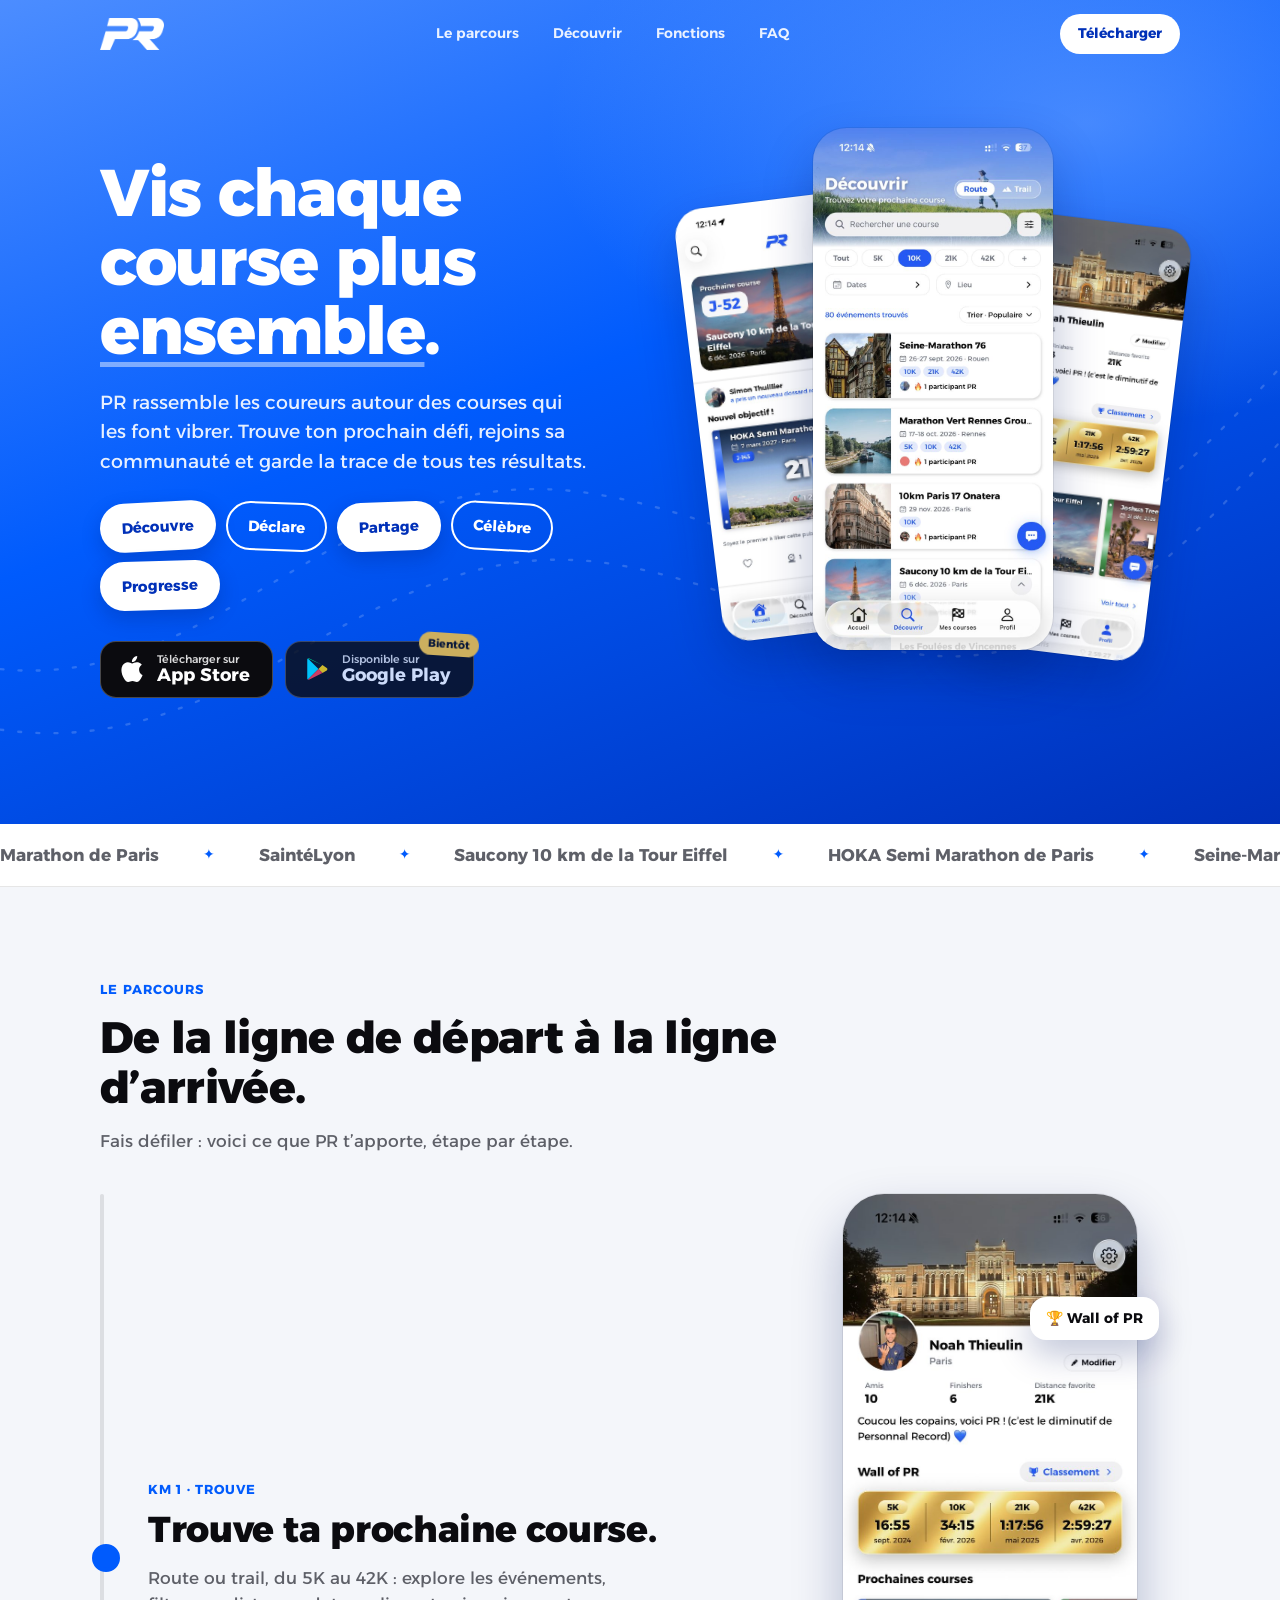
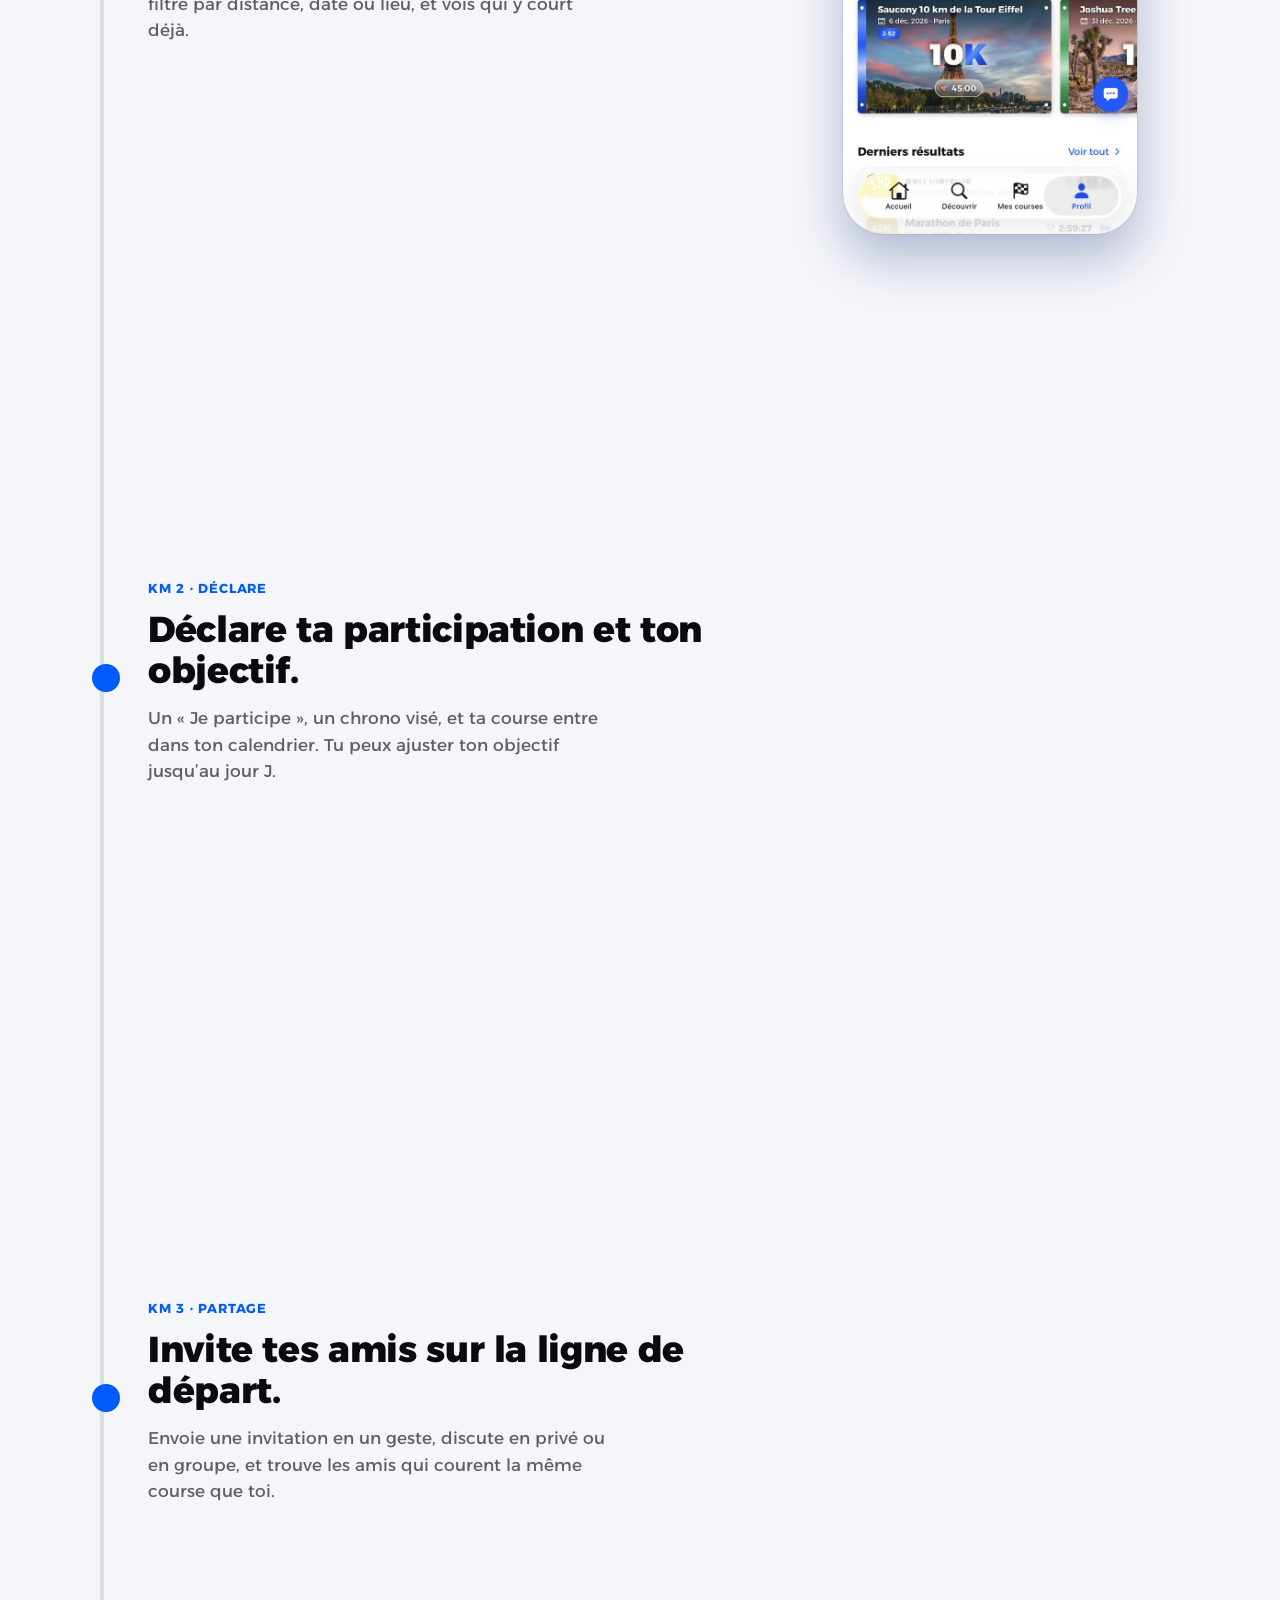
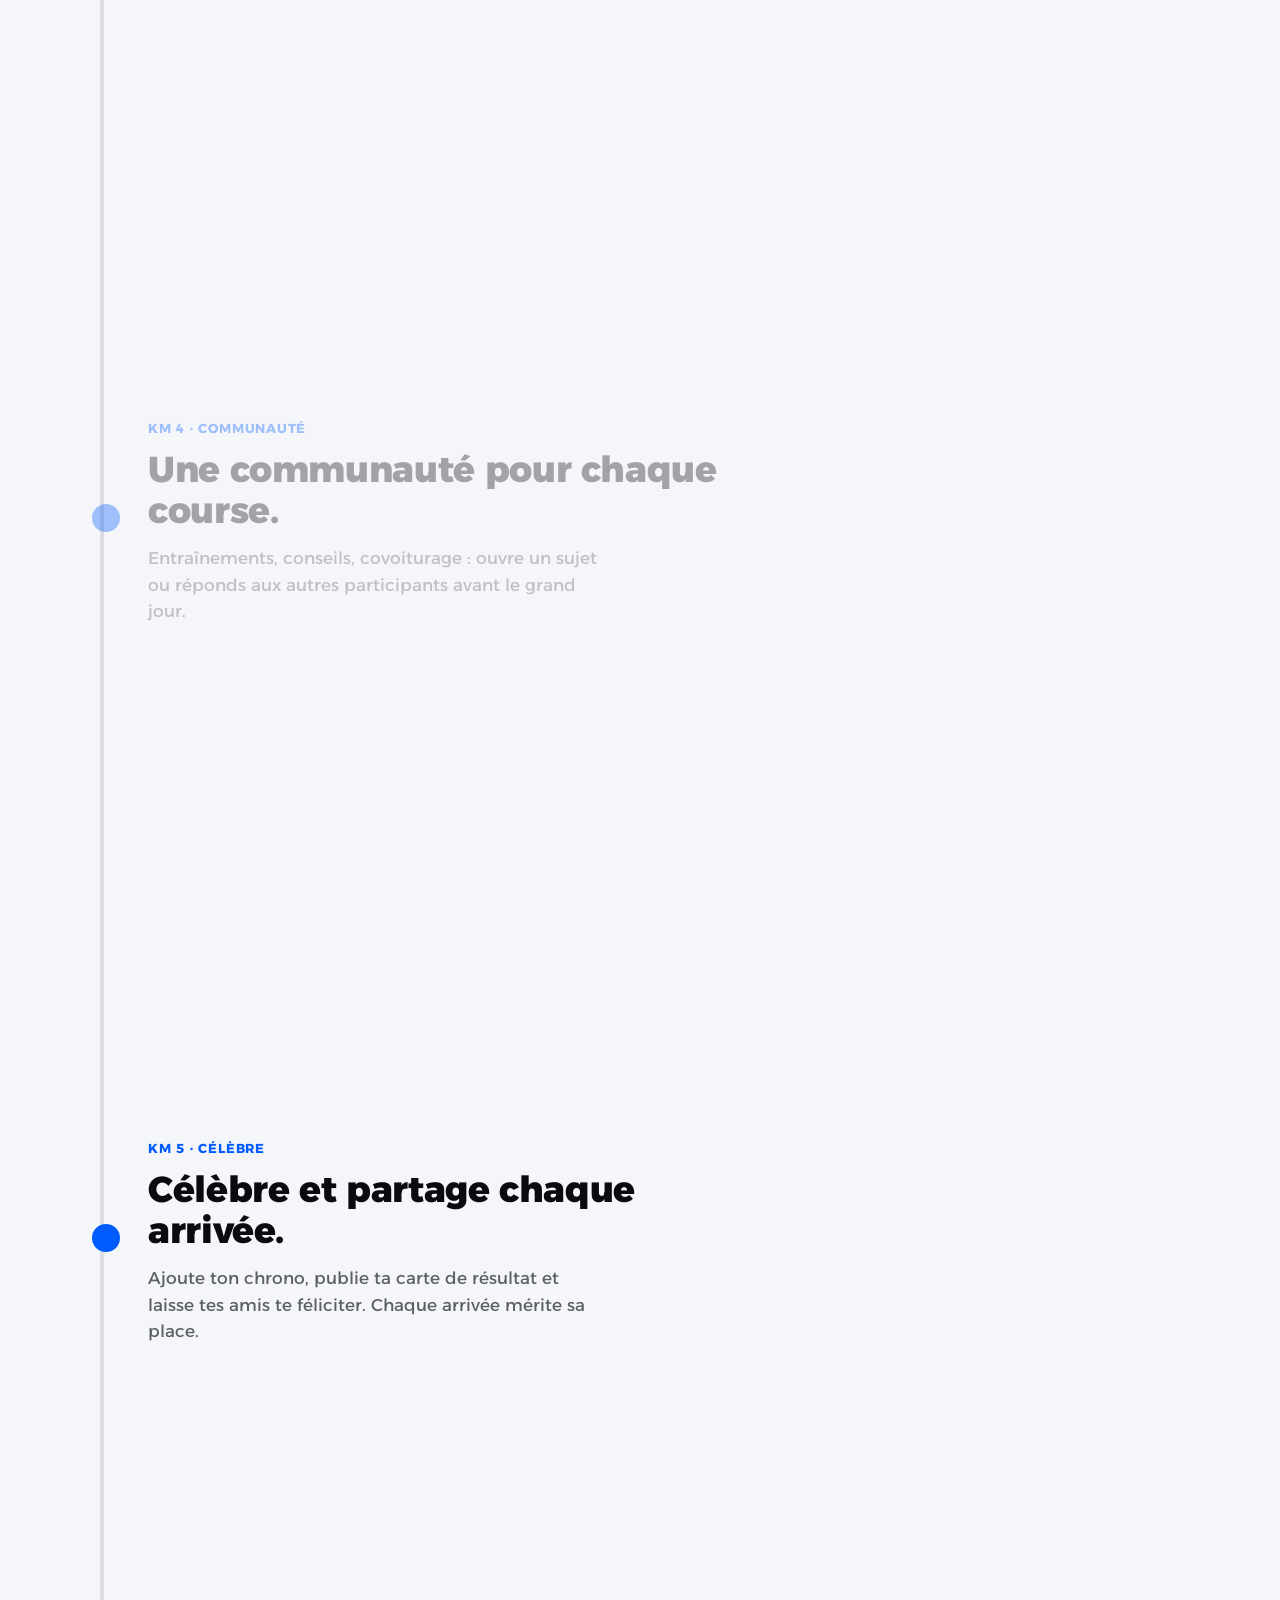
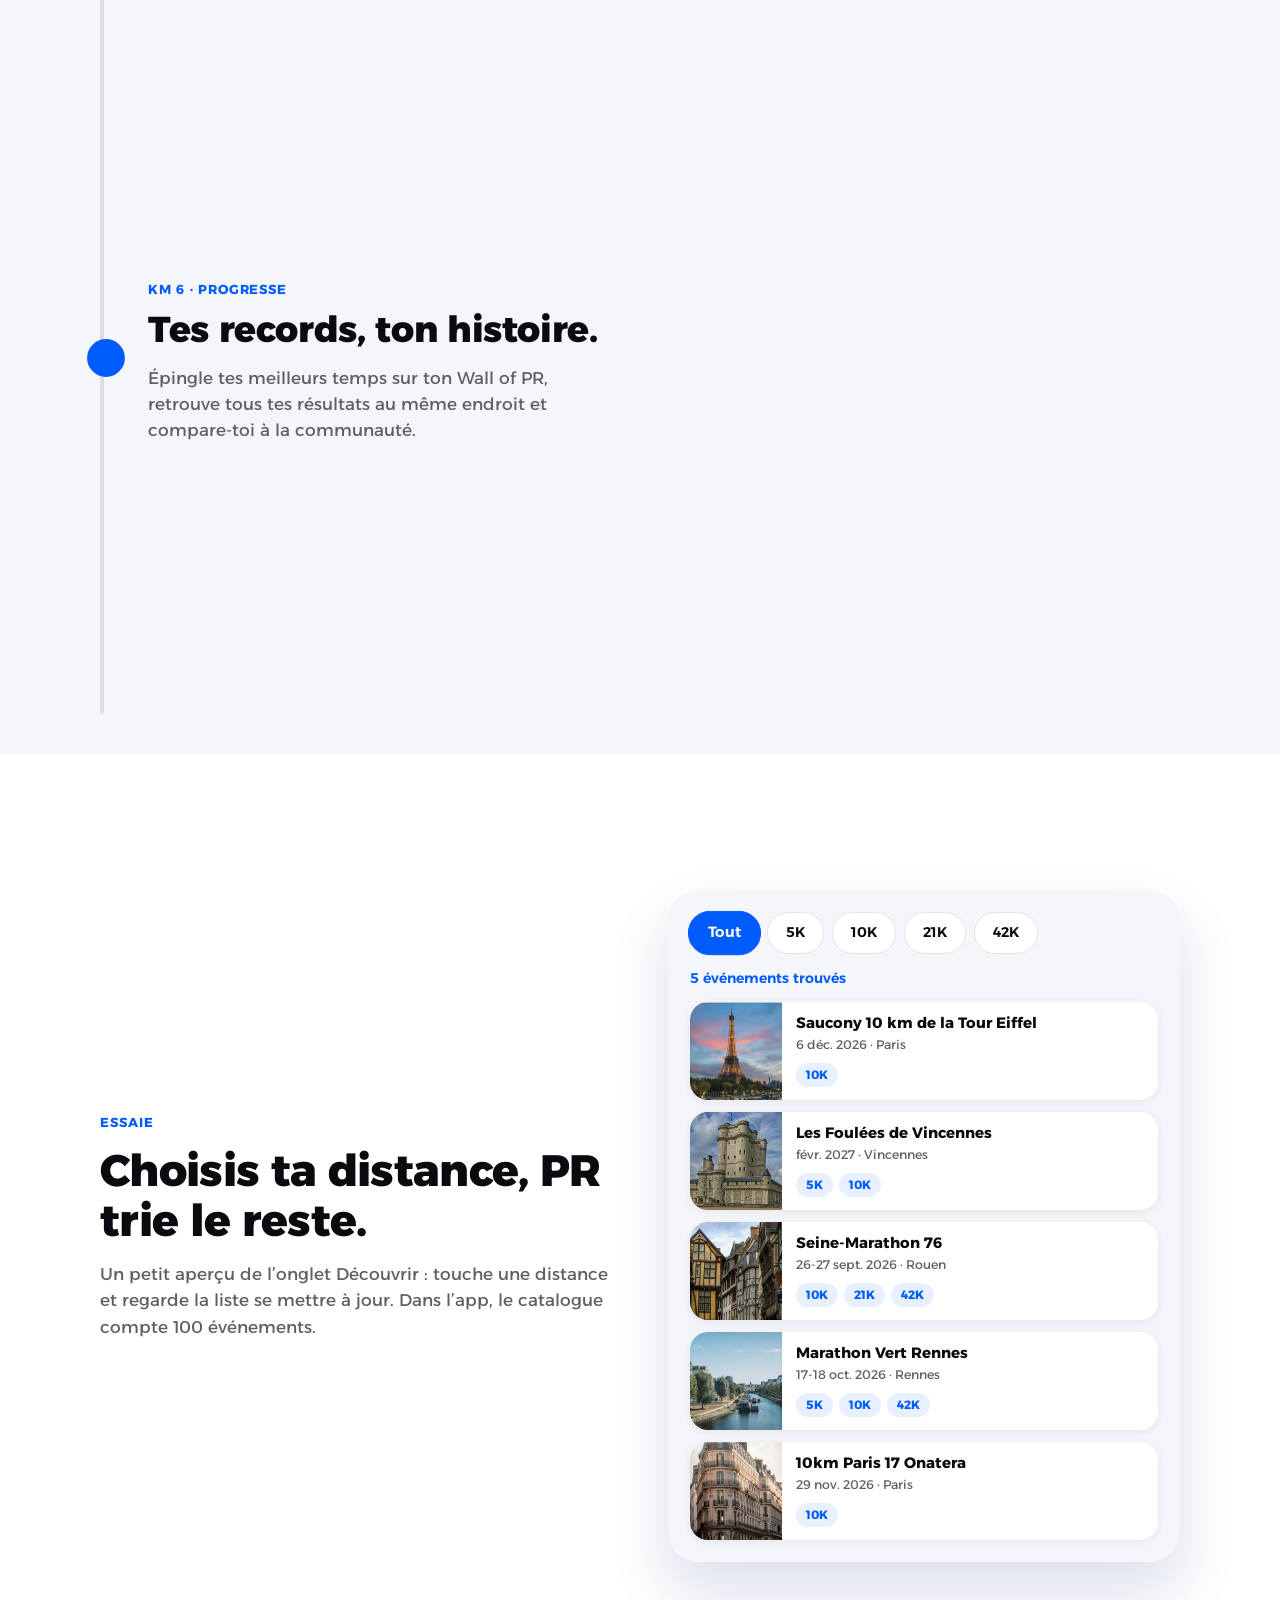
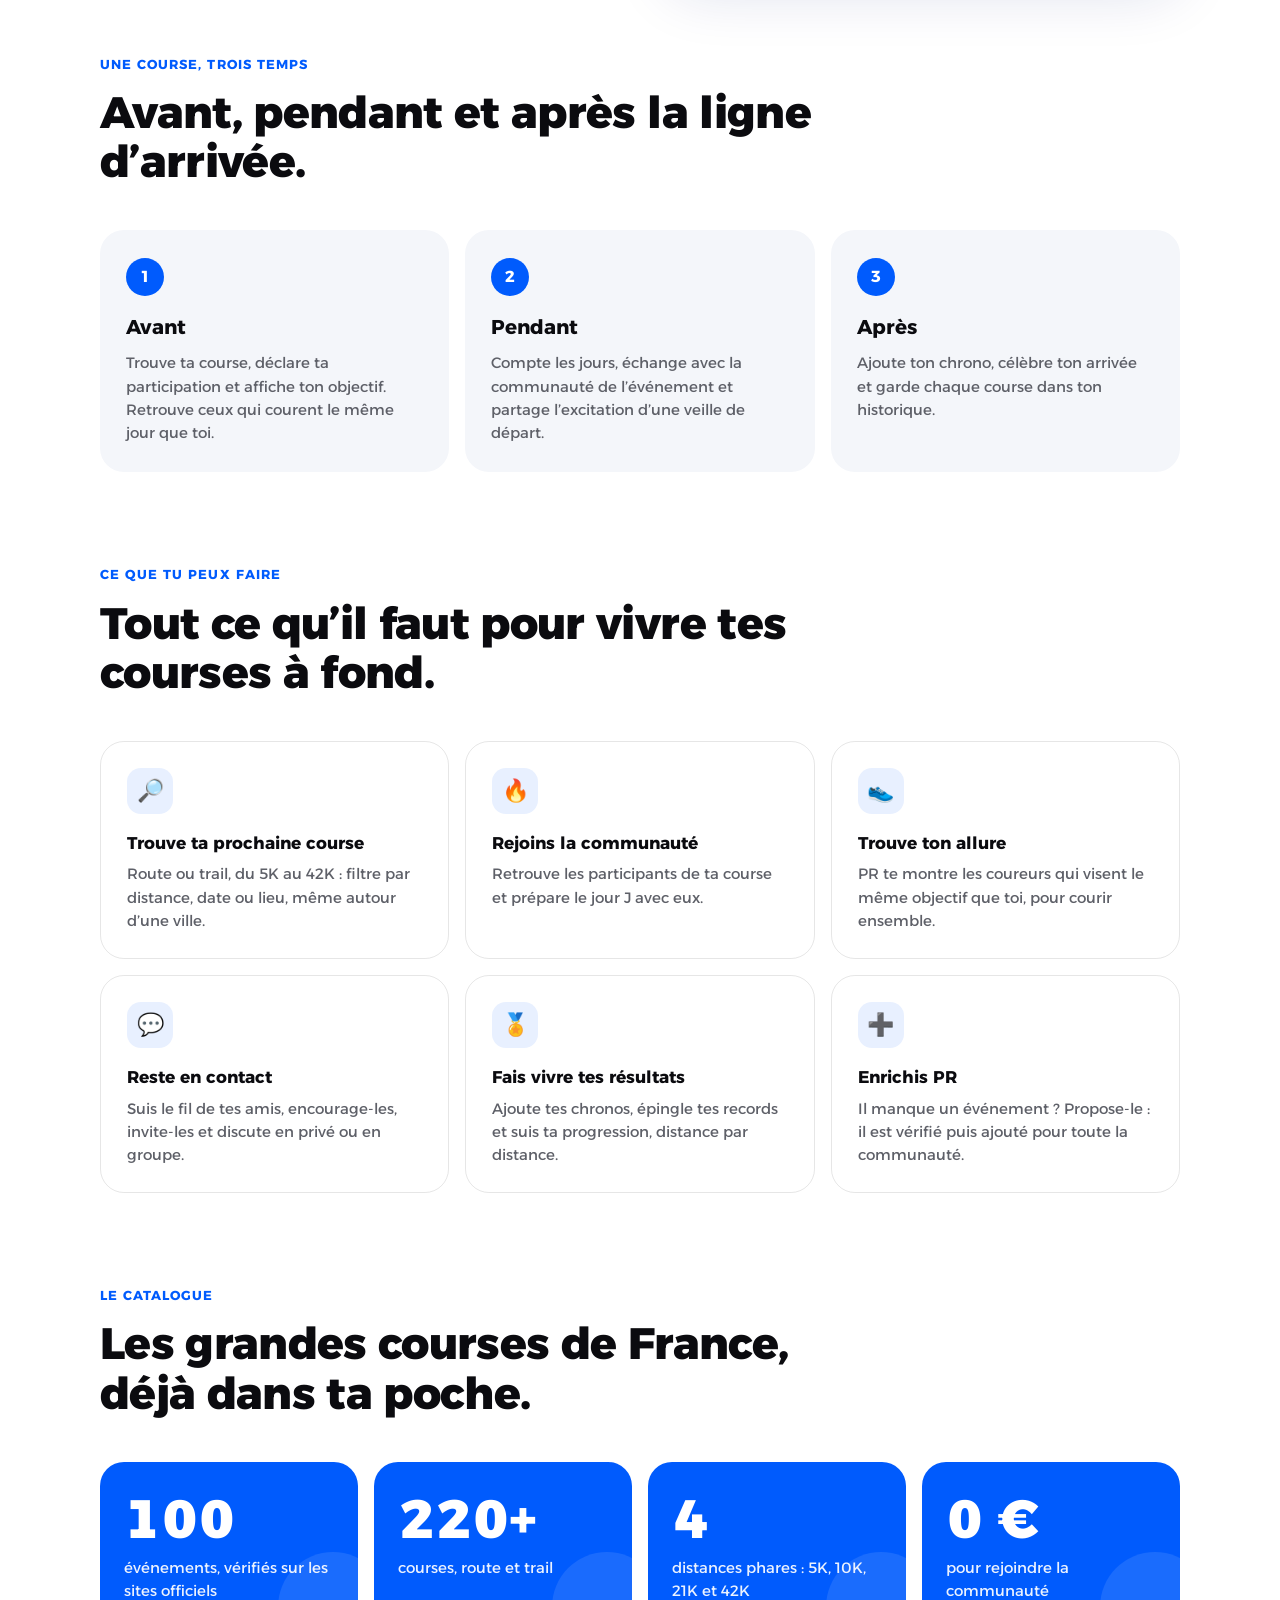
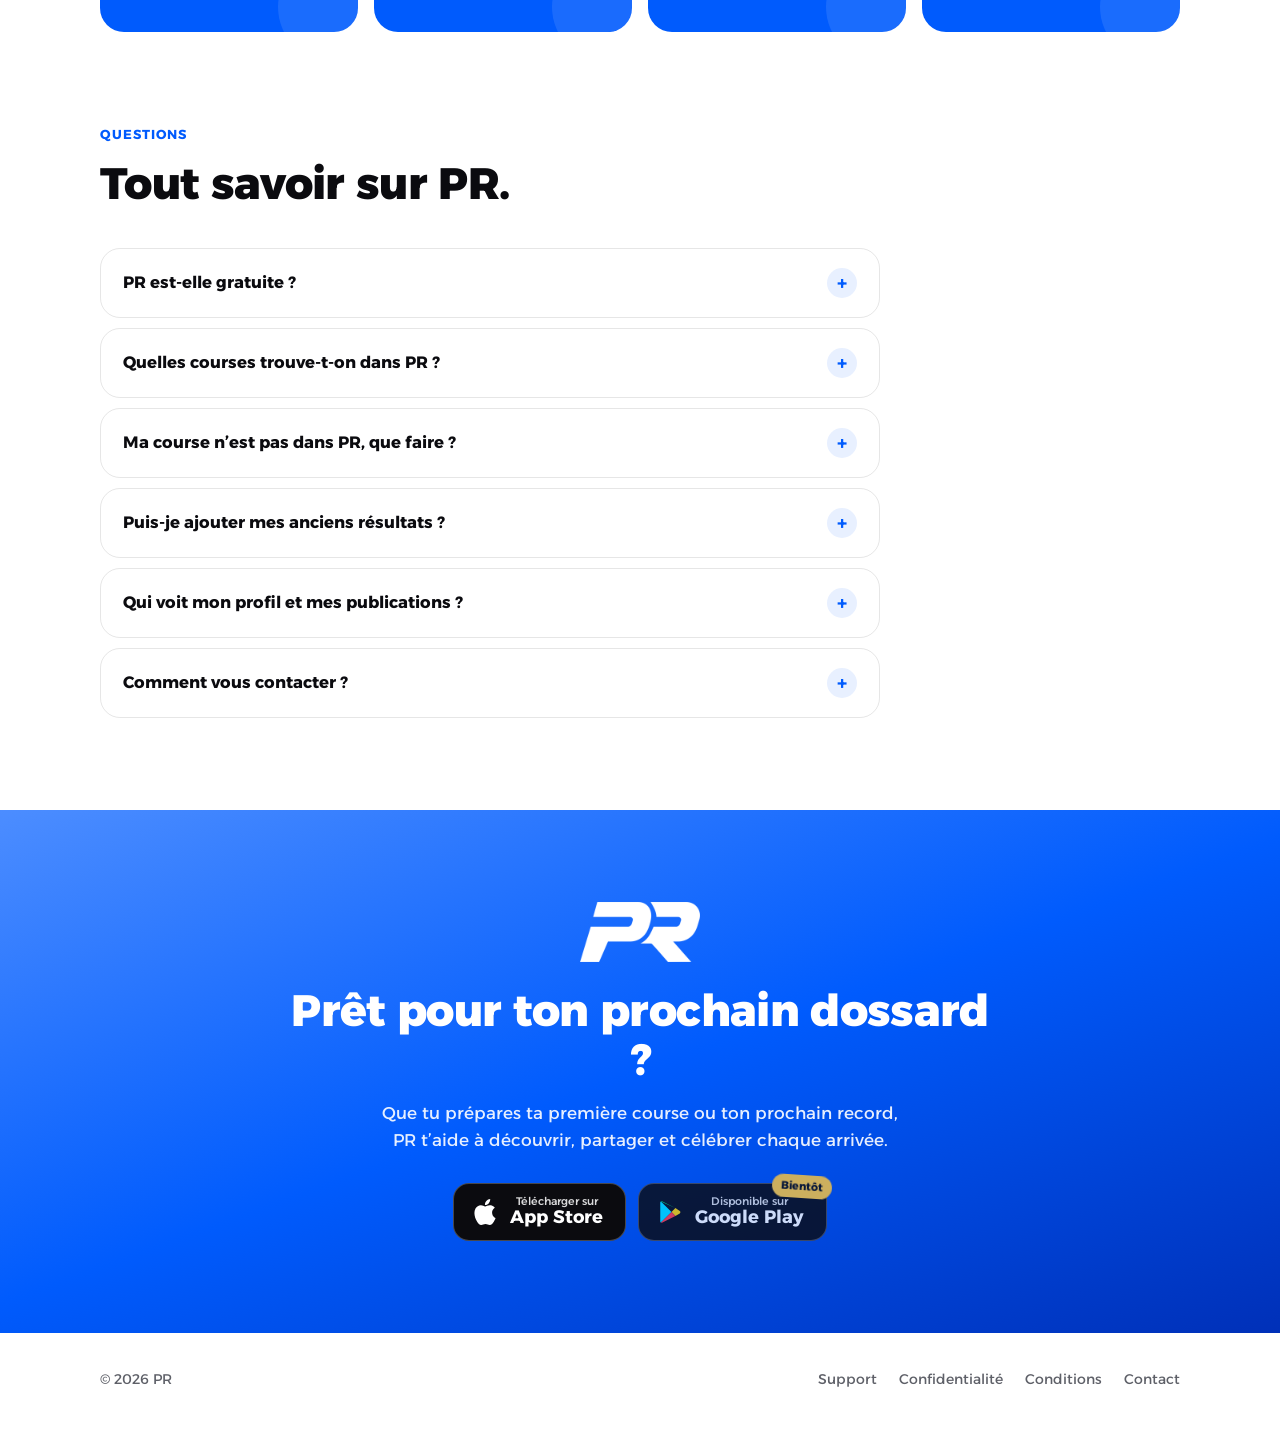
==== commit 9a304e3c: "Contact public : contact@prapp.fr à la place du Gmail Co-Authored-By: Claude Sonnet 5.5 <noreply@ant" ====
--- a/index.html
+++ b/index.html
@@ -542,7 +542,7 @@
         <details class="rv"><summary>Ma course n’est pas dans PR, que faire ?</summary><div class="rep">Propose-la depuis l’app : elle est vérifiée puis ajoutée au catalogue pour toute la communauté. Tu peux aussi l’ajouter à tes courses en attendant.</div></details>
         <details class="rv"><summary>Puis-je ajouter mes anciens résultats ?</summary><div class="rep">Oui. Ajoute tes chronos passés, choisis tes records pour ton Wall of PR et retrouve tout ton historique sur ton profil.</div></details>
         <details class="rv"><summary>Qui voit mon profil et mes publications ?</summary><div class="rep">Tu partages avec tes amis et la communauté PR. Tous les détails sont dans notre <a href="confidentialite.html">politique de confidentialité</a>.</div></details>
-        <details class="rv"><summary>Comment vous contacter ?</summary><div class="rep">Écris-nous à <a href="mailto:pr.app.support@gmail.com">pr.app.support@gmail.com</a> ou passe par la <a href="support.html">page d’aide</a>.</div></details>
+        <details class="rv"><summary>Comment vous contacter ?</summary><div class="rep">Écris-nous à <a href="mailto:contact@prapp.fr">contact@prapp.fr</a> ou passe par la <a href="support.html">page d’aide</a>.</div></details>
       </div>
     </div>
   </section>
@@ -575,7 +575,7 @@
       <a href="support.html">Support</a>
       <a href="confidentialite.html">Confidentialité</a>
       <a href="conditions.html">Conditions</a>
-      <a href="mailto:pr.app.support@gmail.com">Contact</a>
+      <a href="mailto:contact@prapp.fr">Contact</a>
     </nav>
   </div>
 </footer>
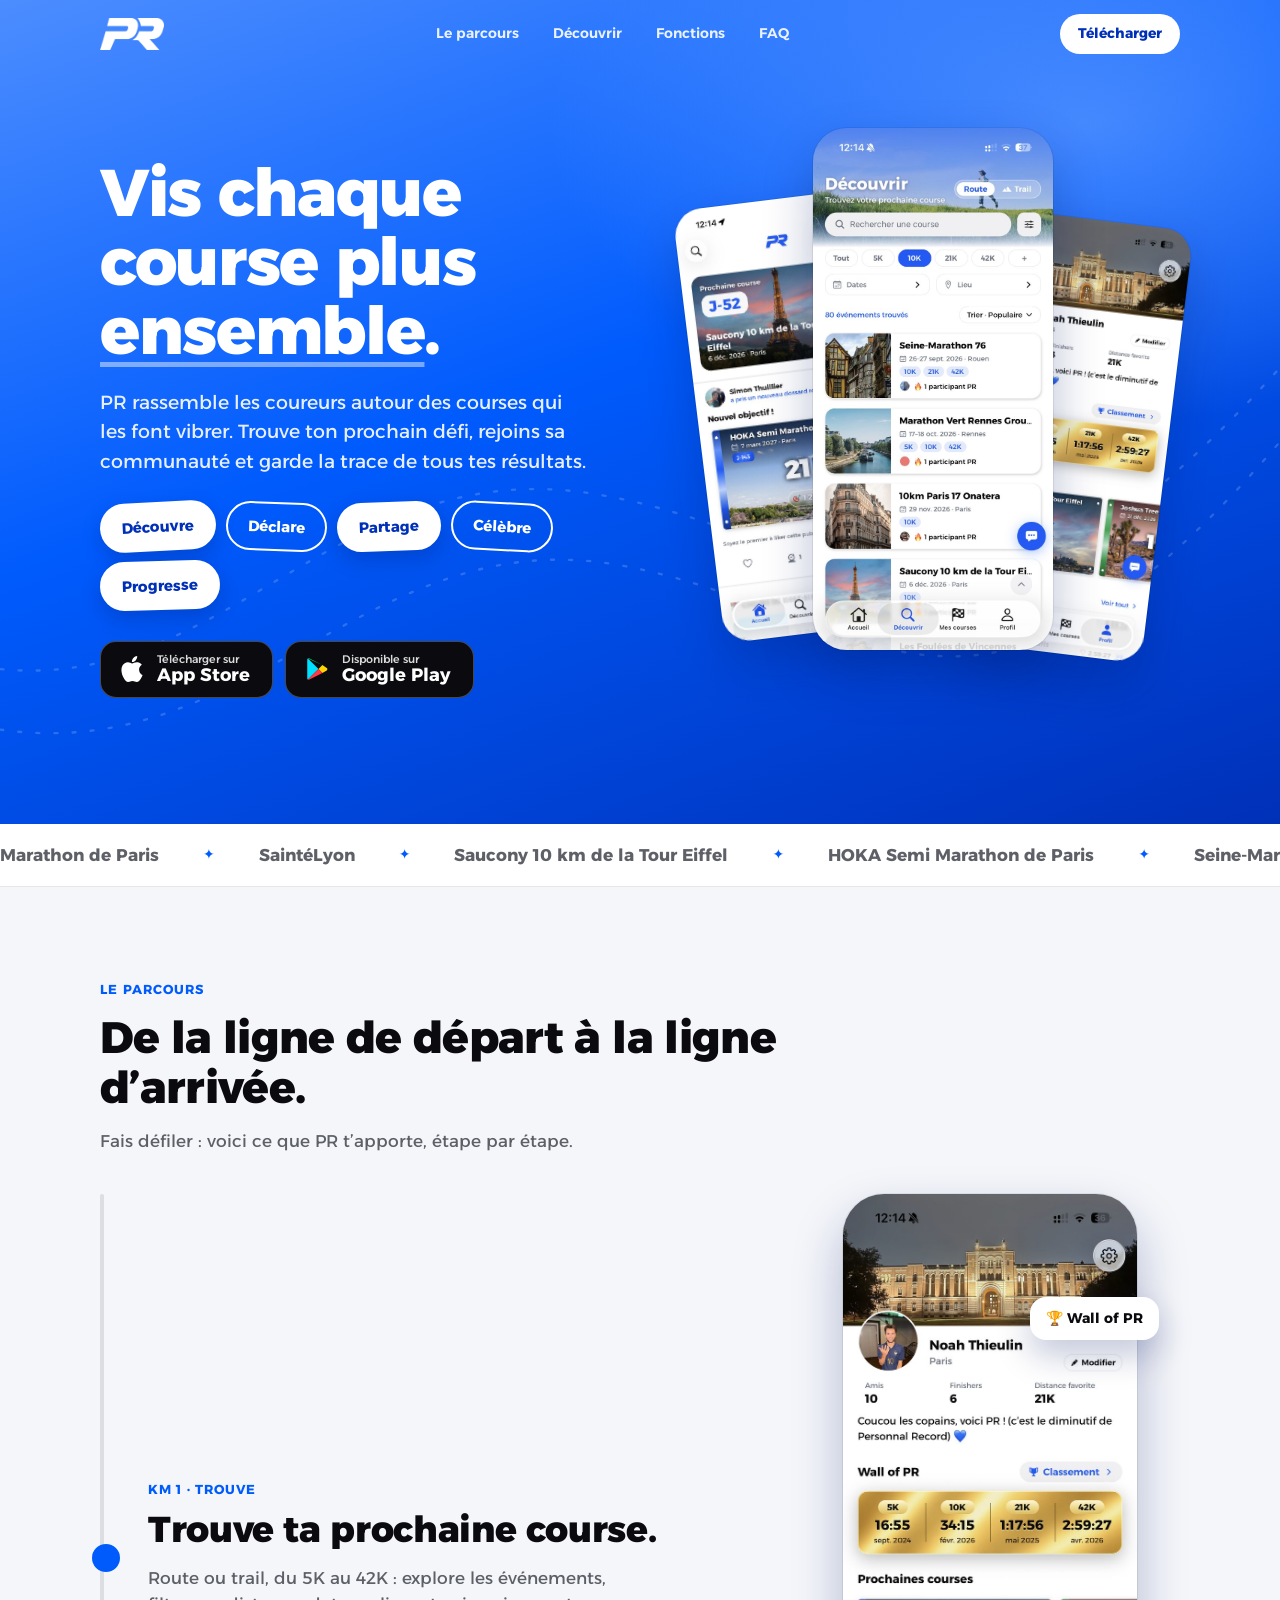
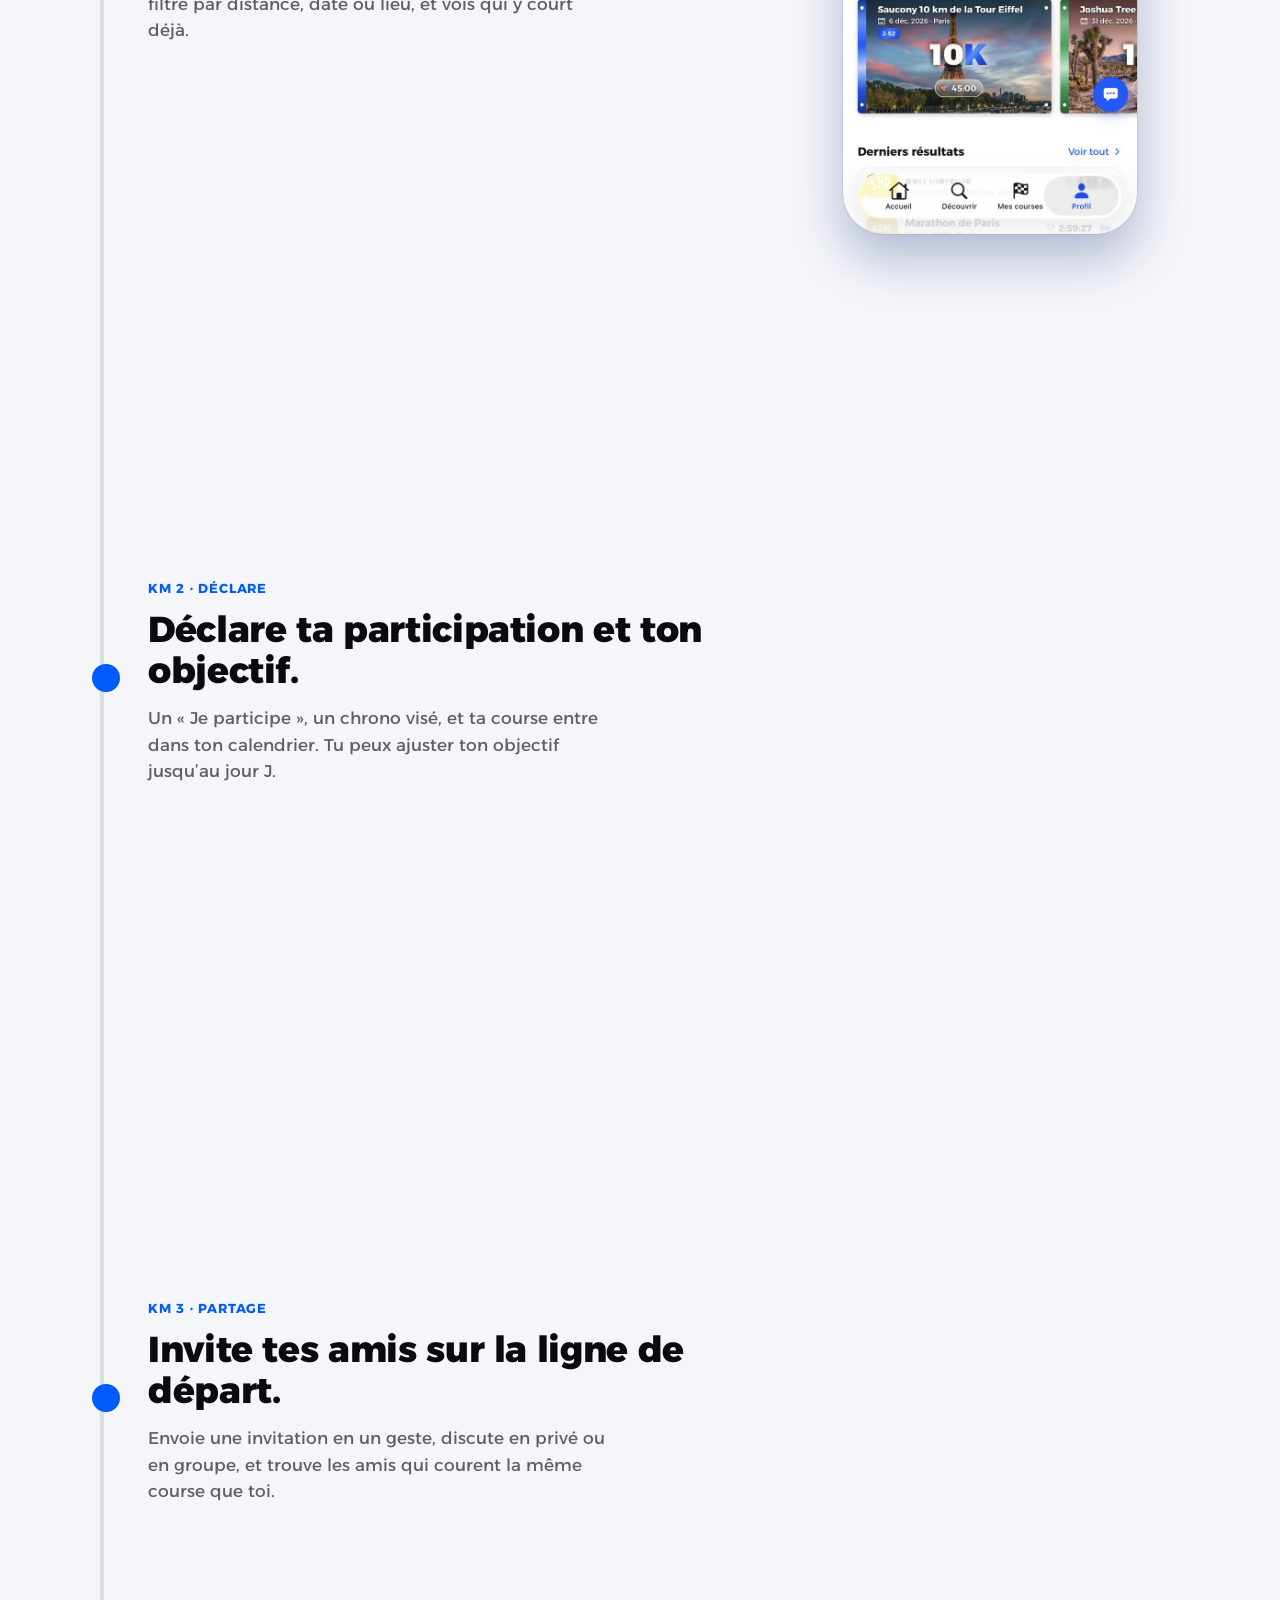
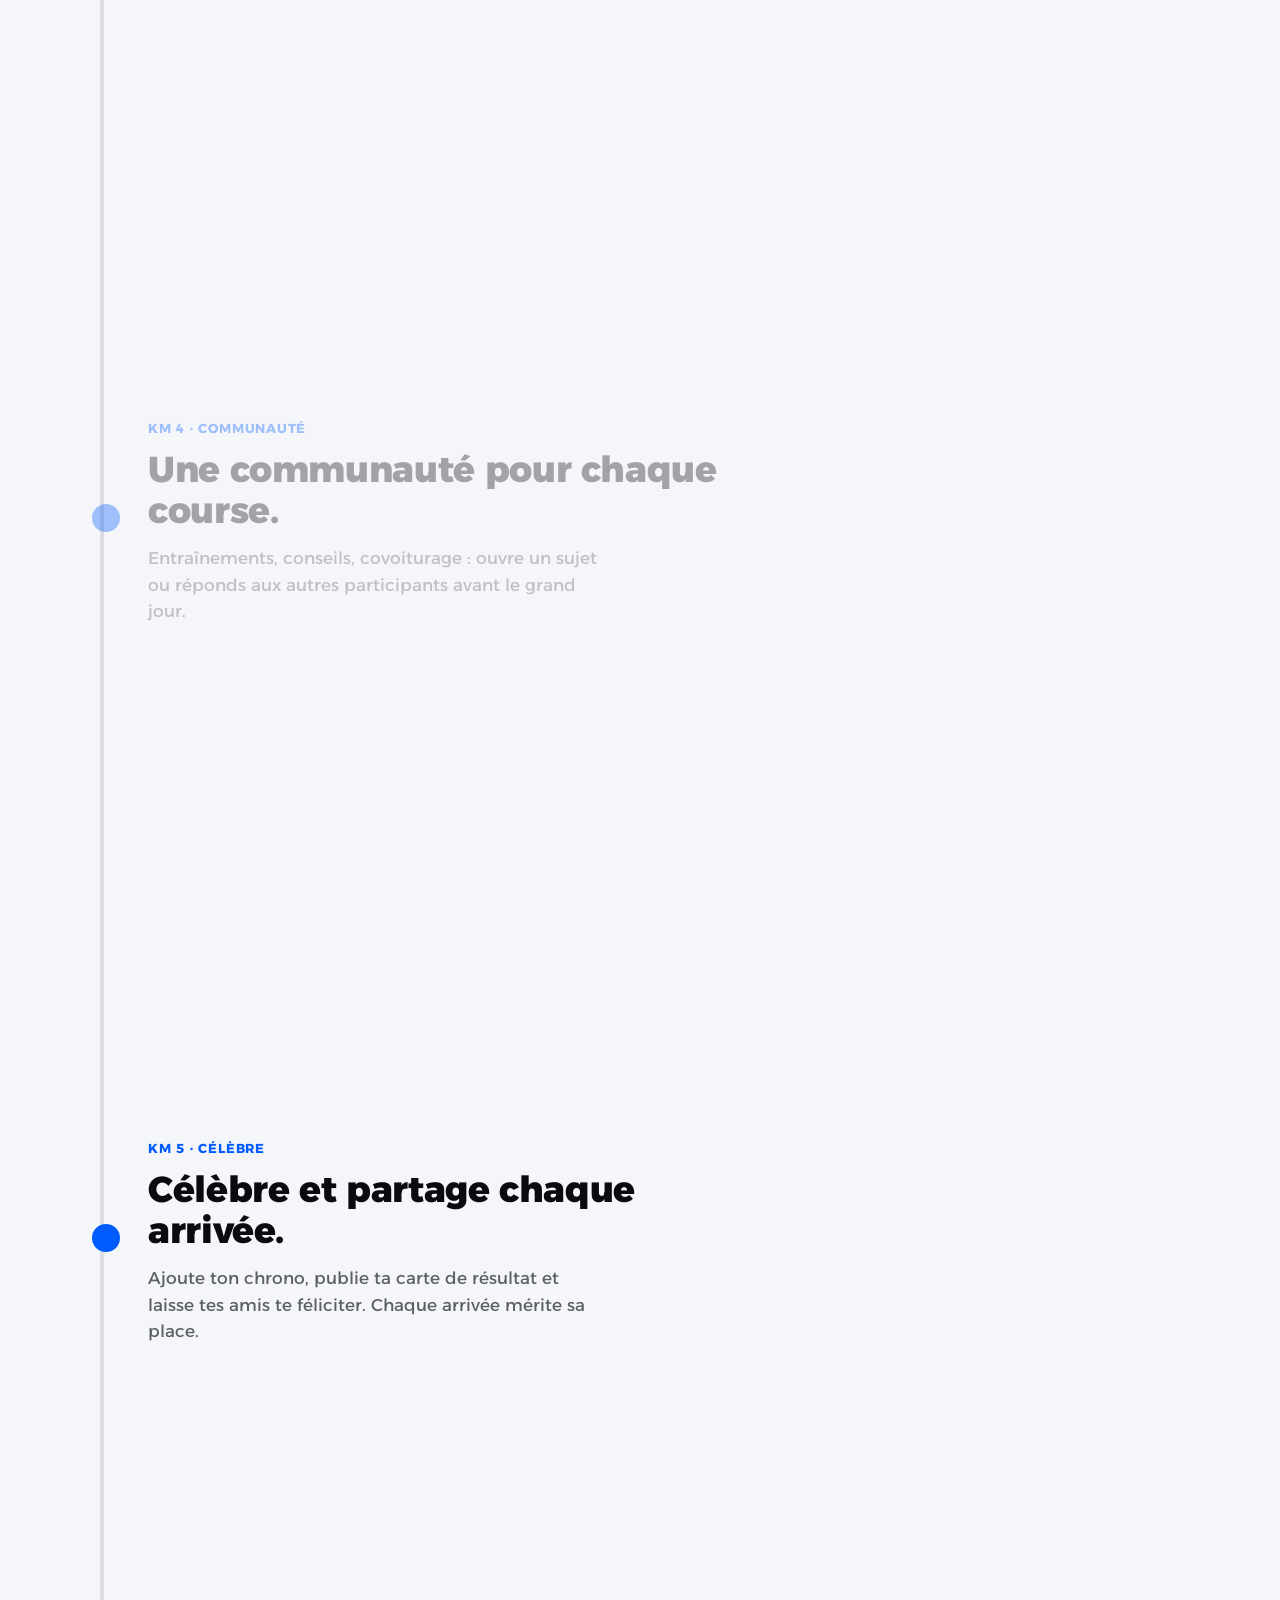
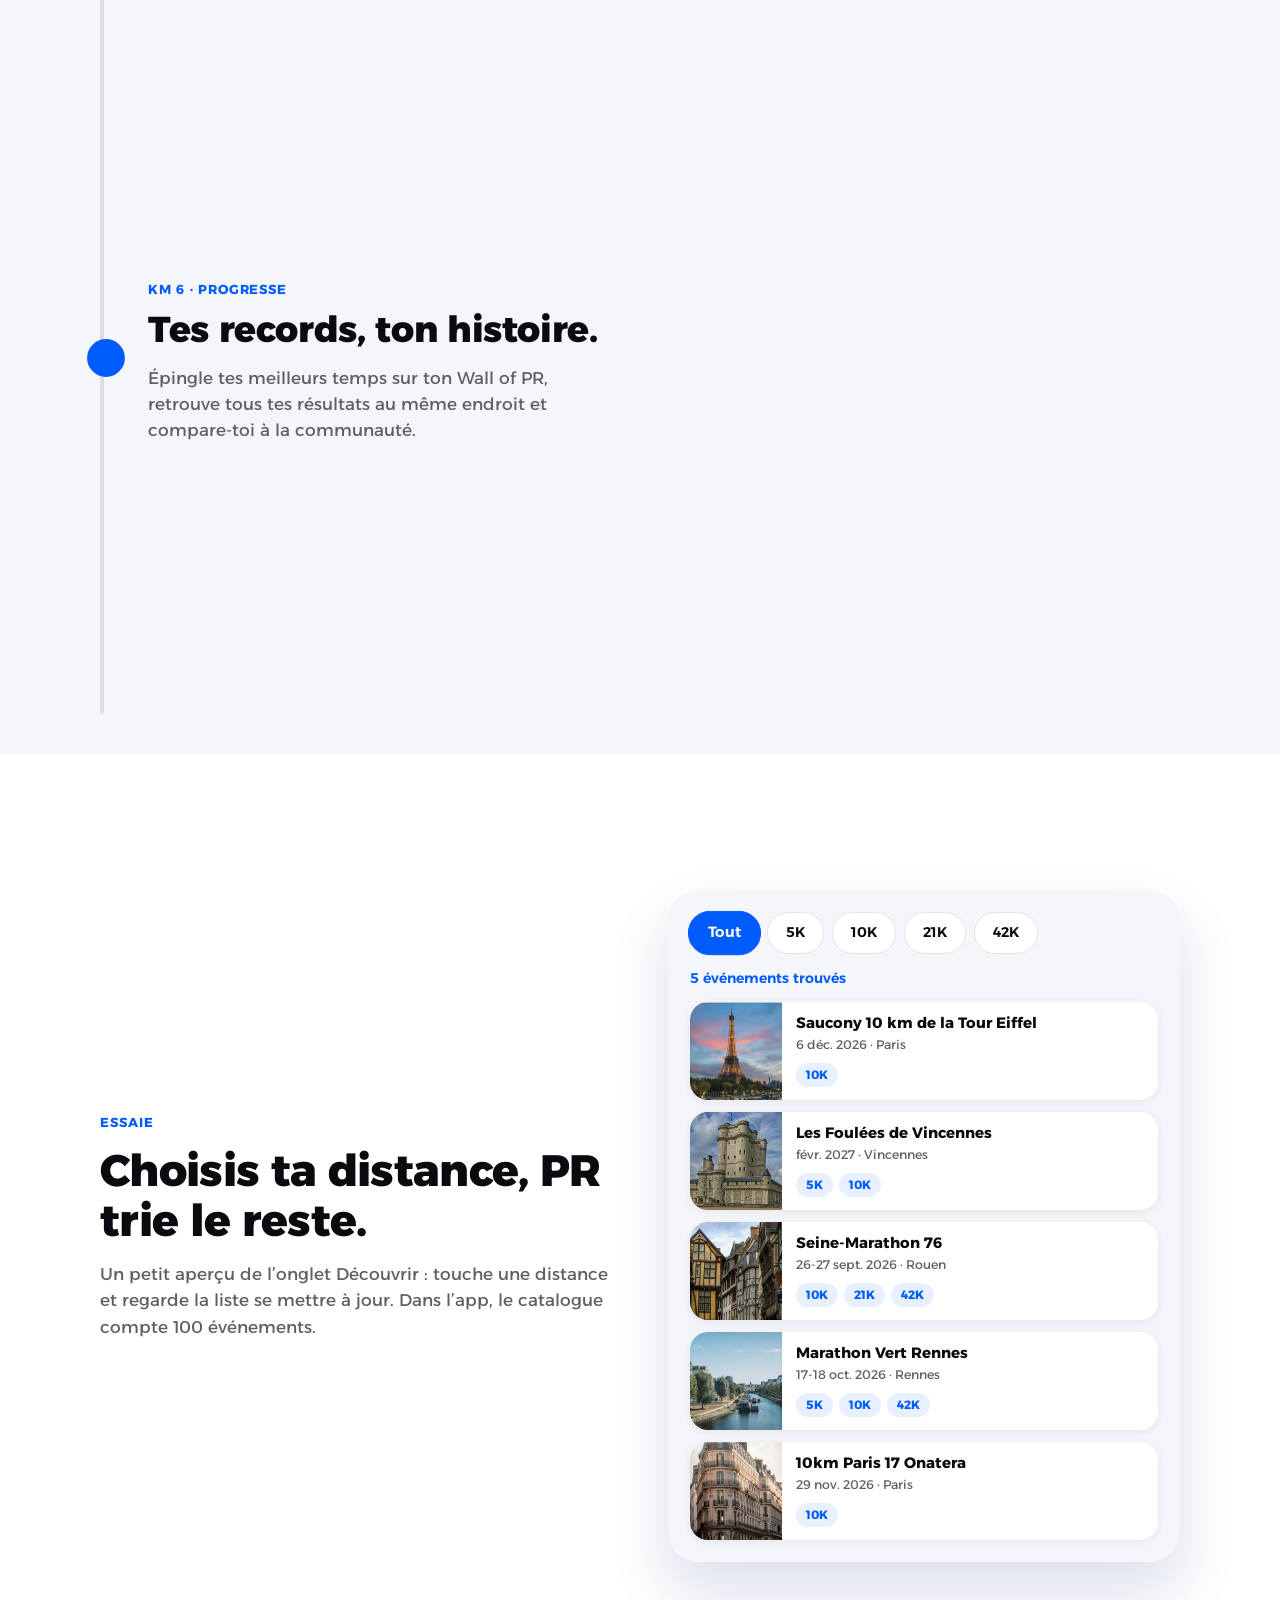
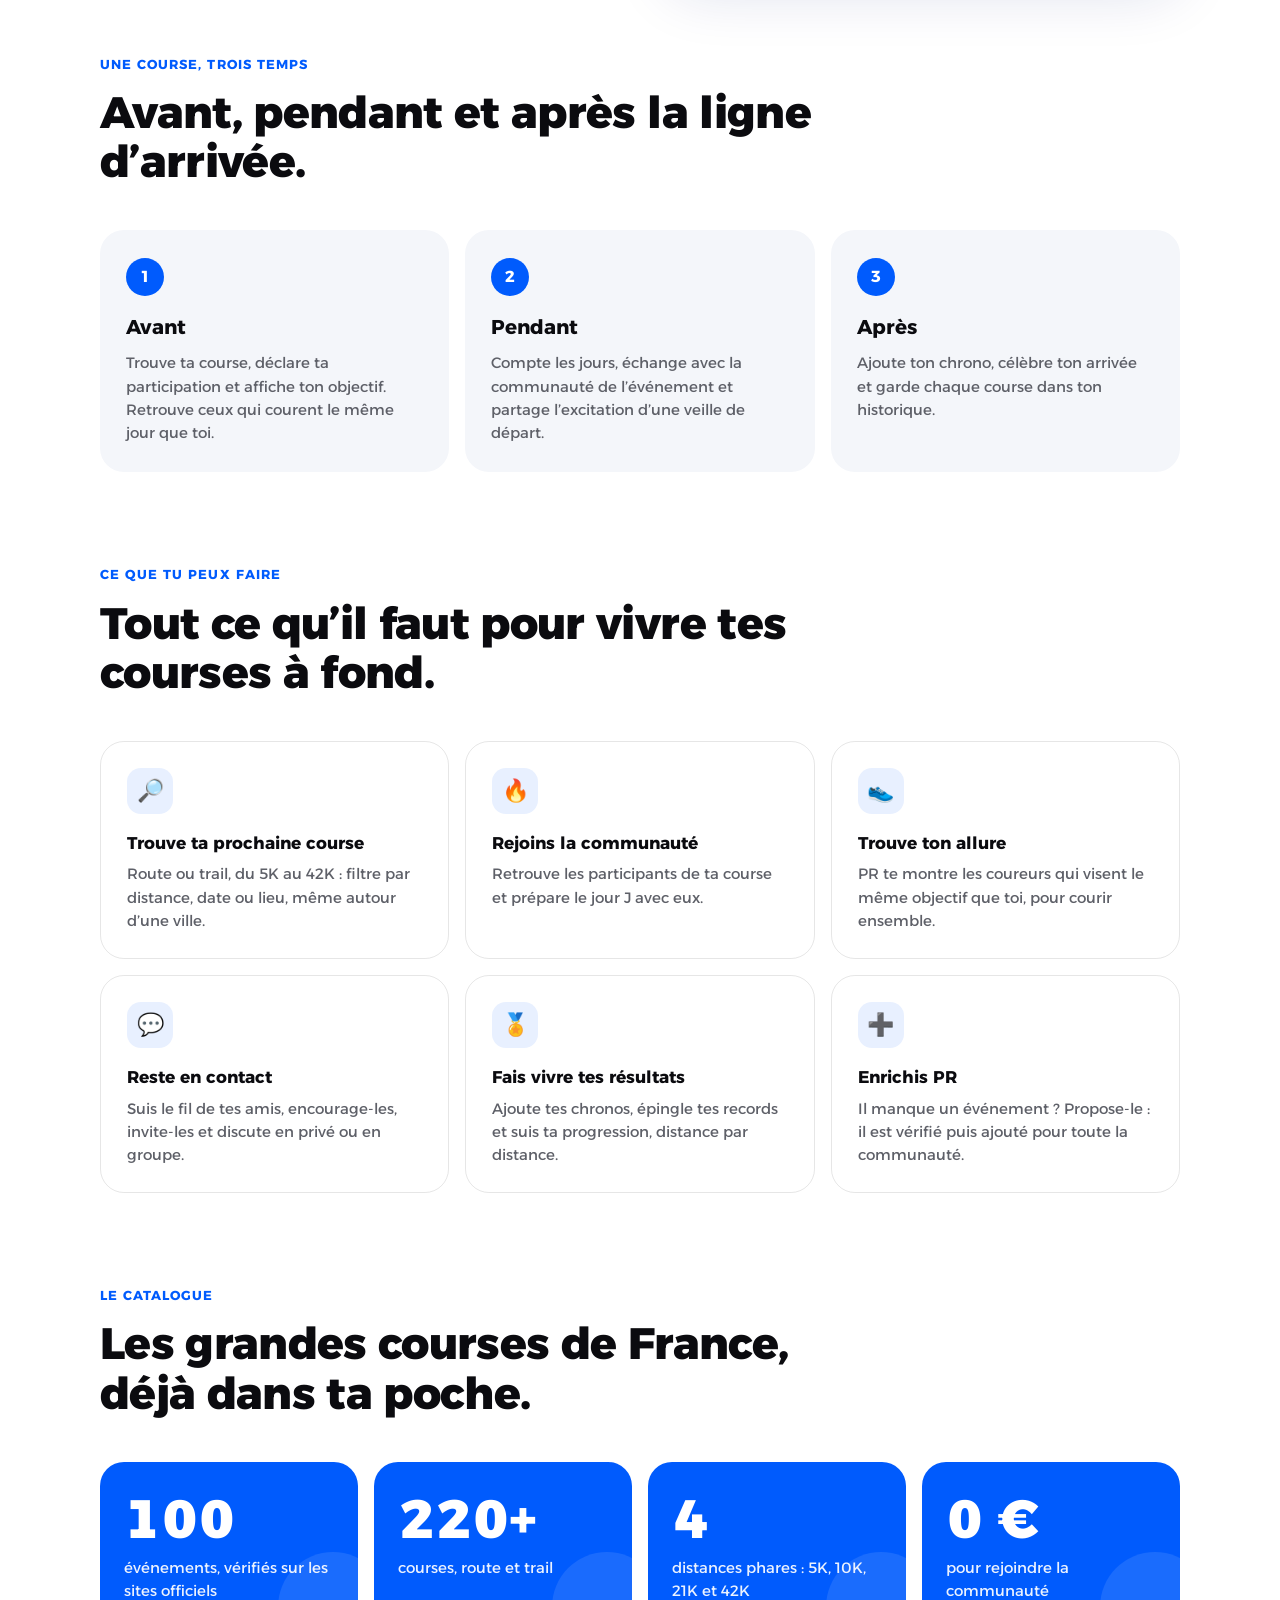
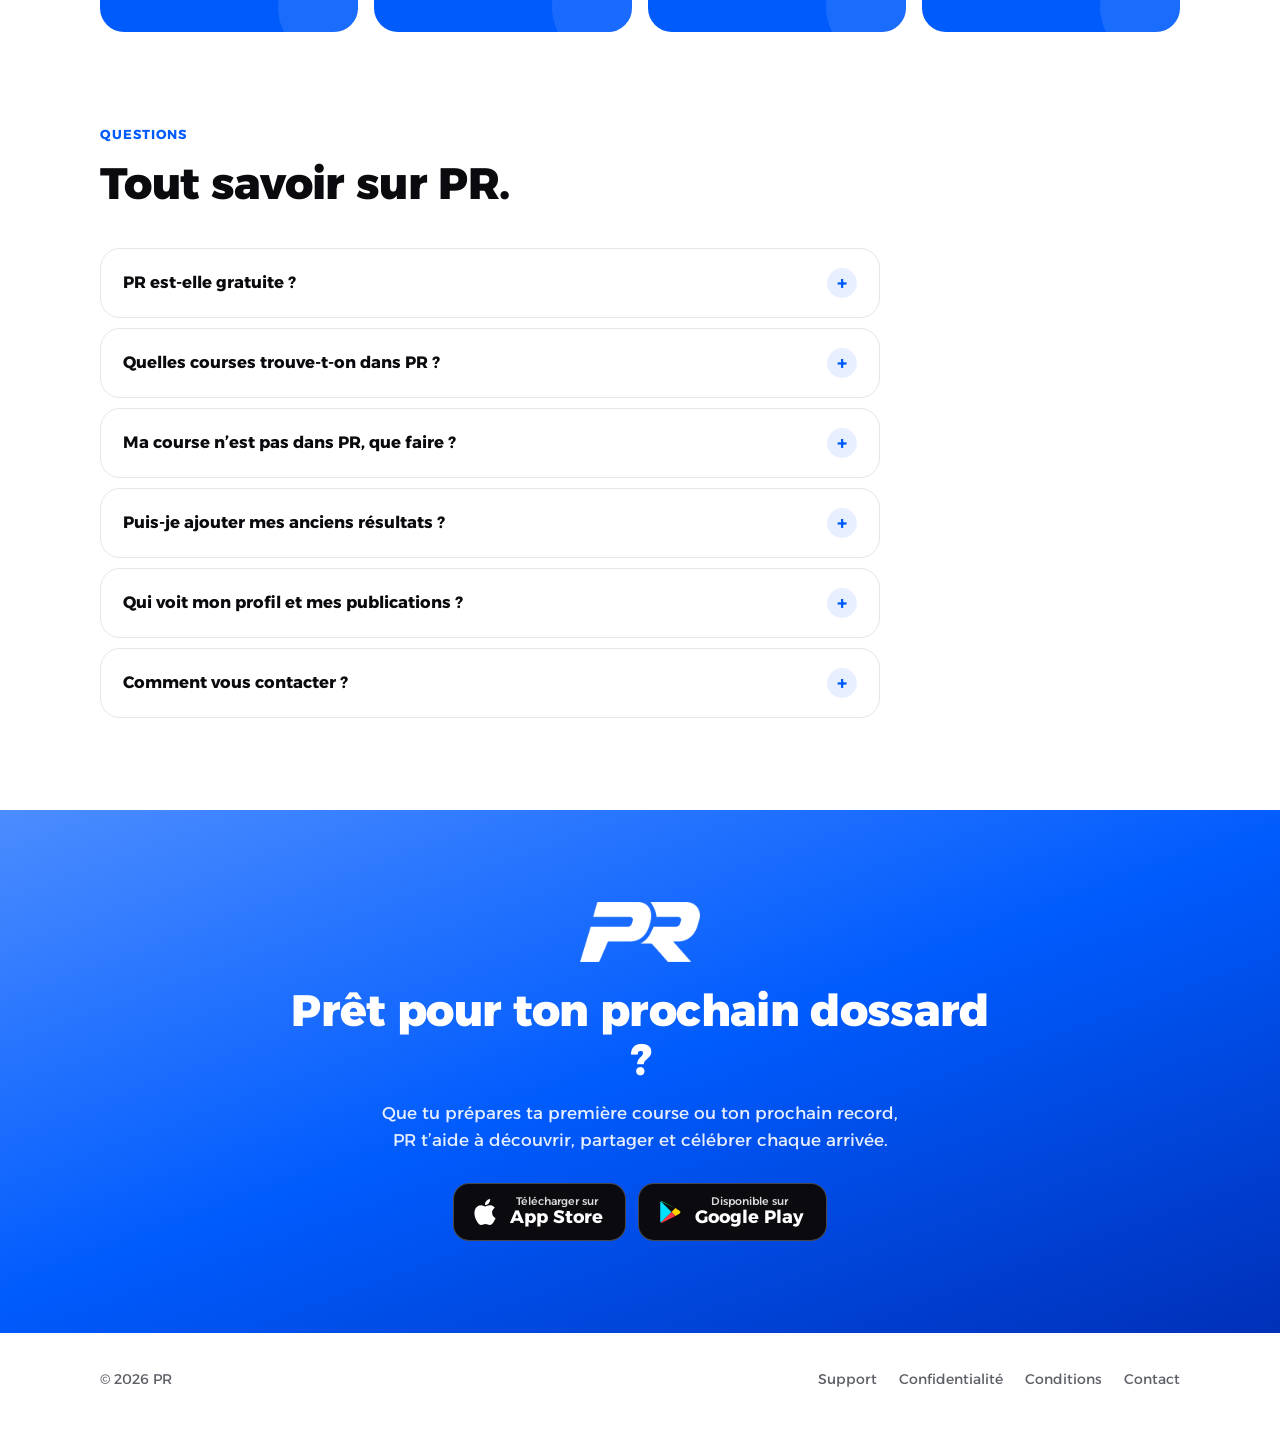
==== commit ded91c4a: "Liens de téléchargement tracés : source par lien (?s=), jeton App Store, Google Play public, boutons" ====
--- a/index.html
+++ b/index.html
@@ -345,7 +345,7 @@
       <li><a href="#fonctions">Fonctions</a></li>
       <li><a href="#faq">FAQ</a></li>
     </ul>
-    <a class="telecharger" href="https://apps.apple.com/app/pr/id6817038274" target="_blank" rel="noopener">Télécharger</a>
+    <a class="telecharger" href="telecharger?s=site-menu" target="_blank" rel="noopener">Télécharger</a>
   </div>
 </nav>
 
@@ -368,15 +368,13 @@
           <button class="puce" data-etape="5">Progresse</button>
         </div>
         <div class="boutons-store">
-          <a class="store" href="https://apps.apple.com/app/pr/id6817038274" target="_blank" rel="noopener">
+          <a class="store" href="telecharger?s=site-haut&os=ios" target="_blank" rel="noopener">
             <svg viewBox="0 0 24 24" fill="currentColor" aria-hidden="true"><path d="M12.152 6.896c-.948 0-2.415-1.078-3.96-1.04-2.04.027-3.91 1.183-4.961 3.014-2.117 3.675-.546 9.103 1.519 12.09 1.013 1.454 2.208 3.09 3.792 3.039 1.52-.065 2.09-.987 3.935-.987 1.831 0 2.35.987 3.96.948 1.637-.026 2.676-1.48 3.676-2.948 1.156-1.688 1.636-3.325 1.662-3.415-.039-.013-3.182-1.221-3.22-4.857-.026-3.04 2.48-4.494 2.597-4.559-1.429-2.09-3.623-2.324-4.39-2.376-2-.156-3.675 1.09-4.61 1.09zM15.53 3.83c.843-1.012 1.4-2.427 1.245-3.83-1.207.052-2.662.805-3.532 1.818-.78.896-1.454 2.338-1.273 3.714 1.338.104 2.715-.688 3.559-1.701"/></svg>
             <span><small>Télécharger sur</small><b>App Store</b></span>
           </a>
-          <span class="store bientot" aria-disabled="true">
+          <a class="store" href="telecharger?s=site-haut&os=android" target="_blank" rel="noopener">
             <svg viewBox="0 0 24 24" aria-hidden="true"><path fill="#00E0FF" d="M3.6 2.2 13.4 12 3.6 21.8c-.4-.2-.6-.6-.6-1.100V3.300c0-.5.2-.9.6-1.100z"/><path fill="#FFD400" d="m17 8.400-3.600 3.600L17 15.600l4-2.300c.8-.5.8-1.700 0-2.200z"/><path fill="#FF3A44" d="M13.400 12 3.600 21.800c.4.200.9.200 1.400-.1L17 15.600z"/><path fill="#00F076" d="M17 8.400 5 2.300c-.5-.3-1-.3-1.400-.1z"/></svg>
-            <span><small>Disponible sur</small><b>Google Play</b></span>
-            <em class="tag" style="font-style:normal">Bientôt</em>
-          </span>
+            <span><small>Disponible sur</small><b>Google Play</b></span></a>
         </div>
       </div>
       <div class="telephones" id="telephones" aria-hidden="true">
@@ -554,15 +552,13 @@
       <h2 class="rv">Prêt pour ton prochain dossard ?</h2>
       <p class="rv">Que tu prépares ta première course ou ton prochain record, PR t’aide à découvrir, partager et célébrer chaque arrivée.</p>
       <div class="boutons-store rv">
-        <a class="store" href="https://apps.apple.com/app/pr/id6817038274" target="_blank" rel="noopener">
+        <a class="store" href="telecharger?s=site-bas&os=ios" target="_blank" rel="noopener">
           <svg viewBox="0 0 24 24" fill="currentColor" aria-hidden="true"><path d="M12.152 6.896c-.948 0-2.415-1.078-3.96-1.04-2.04.027-3.91 1.183-4.961 3.014-2.117 3.675-.546 9.103 1.519 12.09 1.013 1.454 2.208 3.09 3.792 3.039 1.52-.065 2.09-.987 3.935-.987 1.831 0 2.35.987 3.96.948 1.637-.026 2.676-1.48 3.676-2.948 1.156-1.688 1.636-3.325 1.662-3.415-.039-.013-3.182-1.221-3.22-4.857-.026-3.04 2.48-4.494 2.597-4.559-1.429-2.09-3.623-2.324-4.39-2.376-2-.156-3.675 1.09-4.61 1.09zM15.53 3.83c.843-1.012 1.4-2.427 1.245-3.83-1.207.052-2.662.805-3.532 1.818-.78.896-1.454 2.338-1.273 3.714 1.338.104 2.715-.688 3.559-1.701"/></svg>
           <span><small>Télécharger sur</small><b>App Store</b></span>
         </a>
-        <span class="store bientot" aria-disabled="true">
+        <a class="store" href="telecharger?s=site-bas&os=android" target="_blank" rel="noopener">
           <svg viewBox="0 0 24 24" aria-hidden="true"><path fill="#00E0FF" d="M3.6 2.2 13.4 12 3.6 21.8c-.4-.2-.6-.6-.6-1.100V3.300c0-.5.2-.9.6-1.100z"/><path fill="#FFD400" d="m17 8.400-3.600 3.600L17 15.600l4-2.300c.8-.5.8-1.700 0-2.200z"/><path fill="#FF3A44" d="M13.400 12 3.600 21.800c.4.200.9.200 1.400-.1L17 15.600z"/><path fill="#00F076" d="M17 8.400 5 2.300c-.5-.3-1-.3-1.400-.1z"/></svg>
-          <span><small>Disponible sur</small><b>Google Play</b></span>
-          <em class="tag" style="font-style:normal">Bientôt</em>
-        </span>
+          <span><small>Disponible sur</small><b>Google Play</b></span></a>
       </div>
     </div>
   </section>
